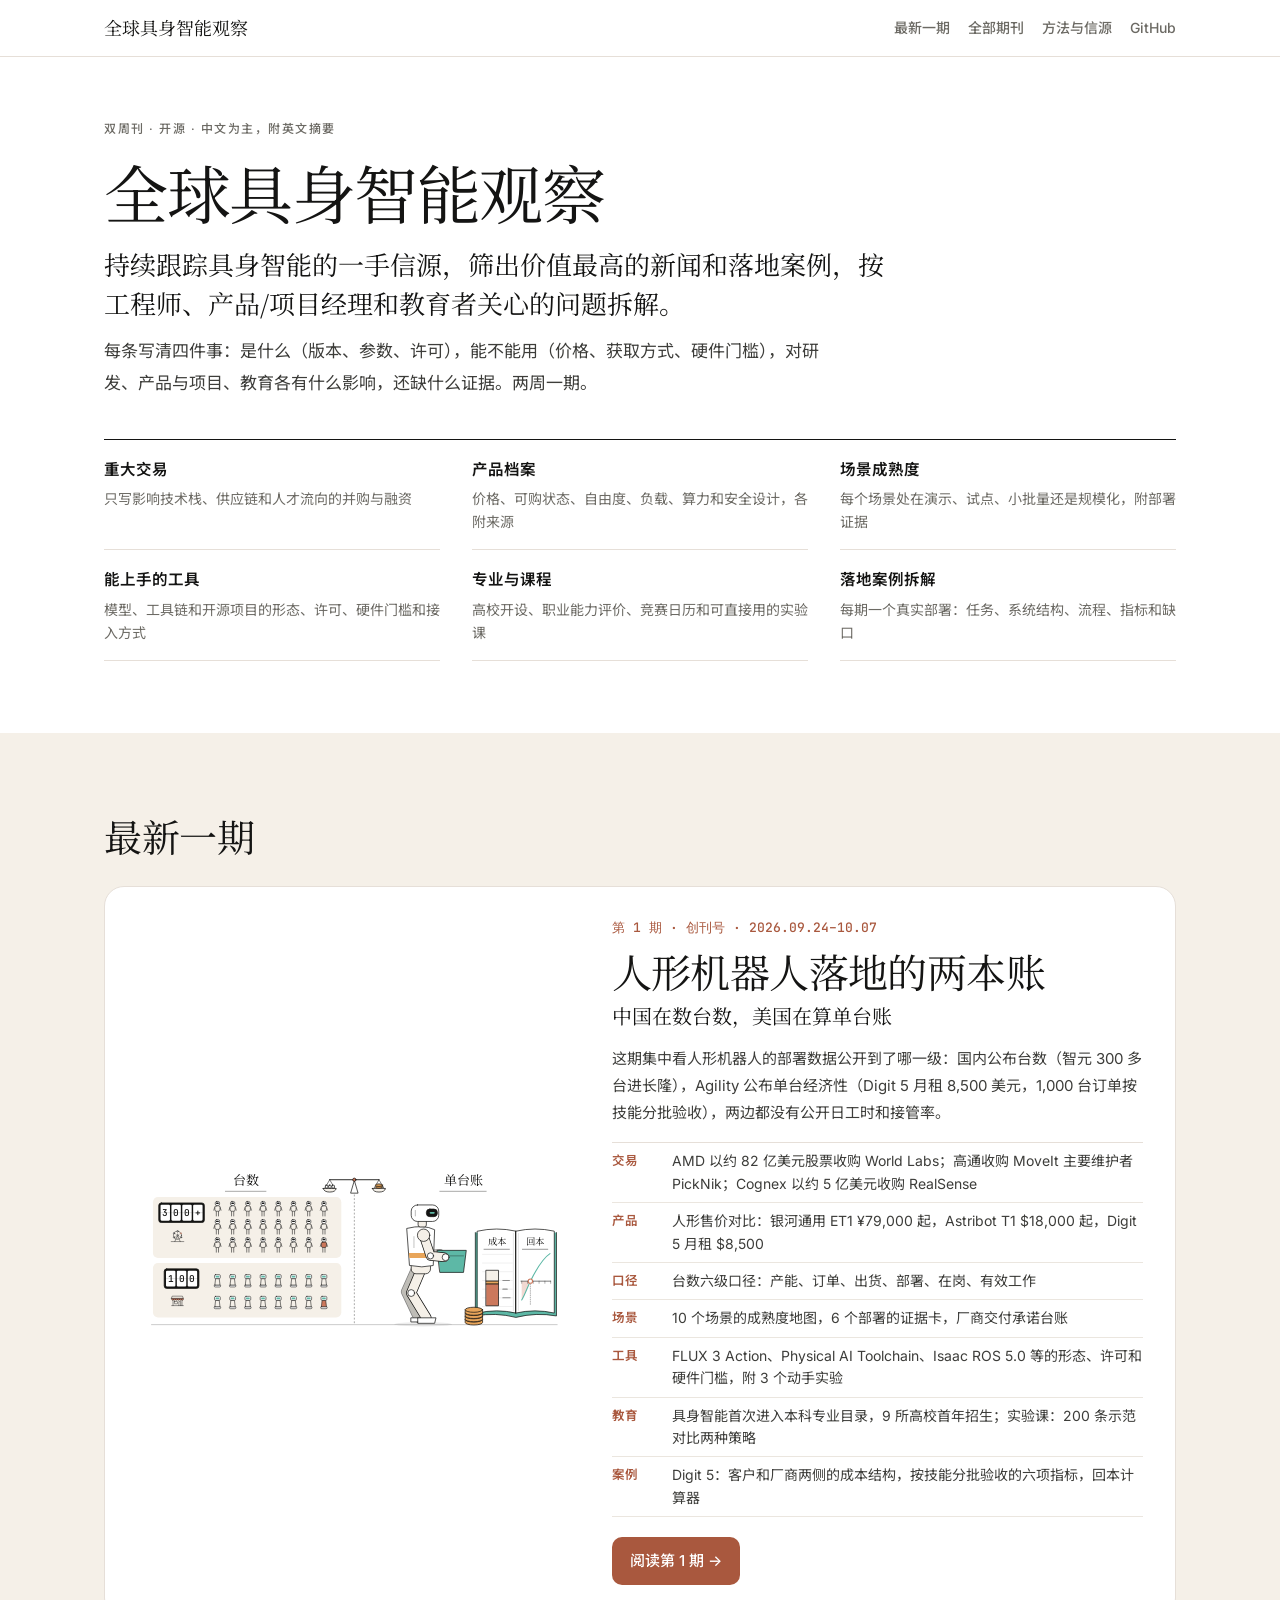
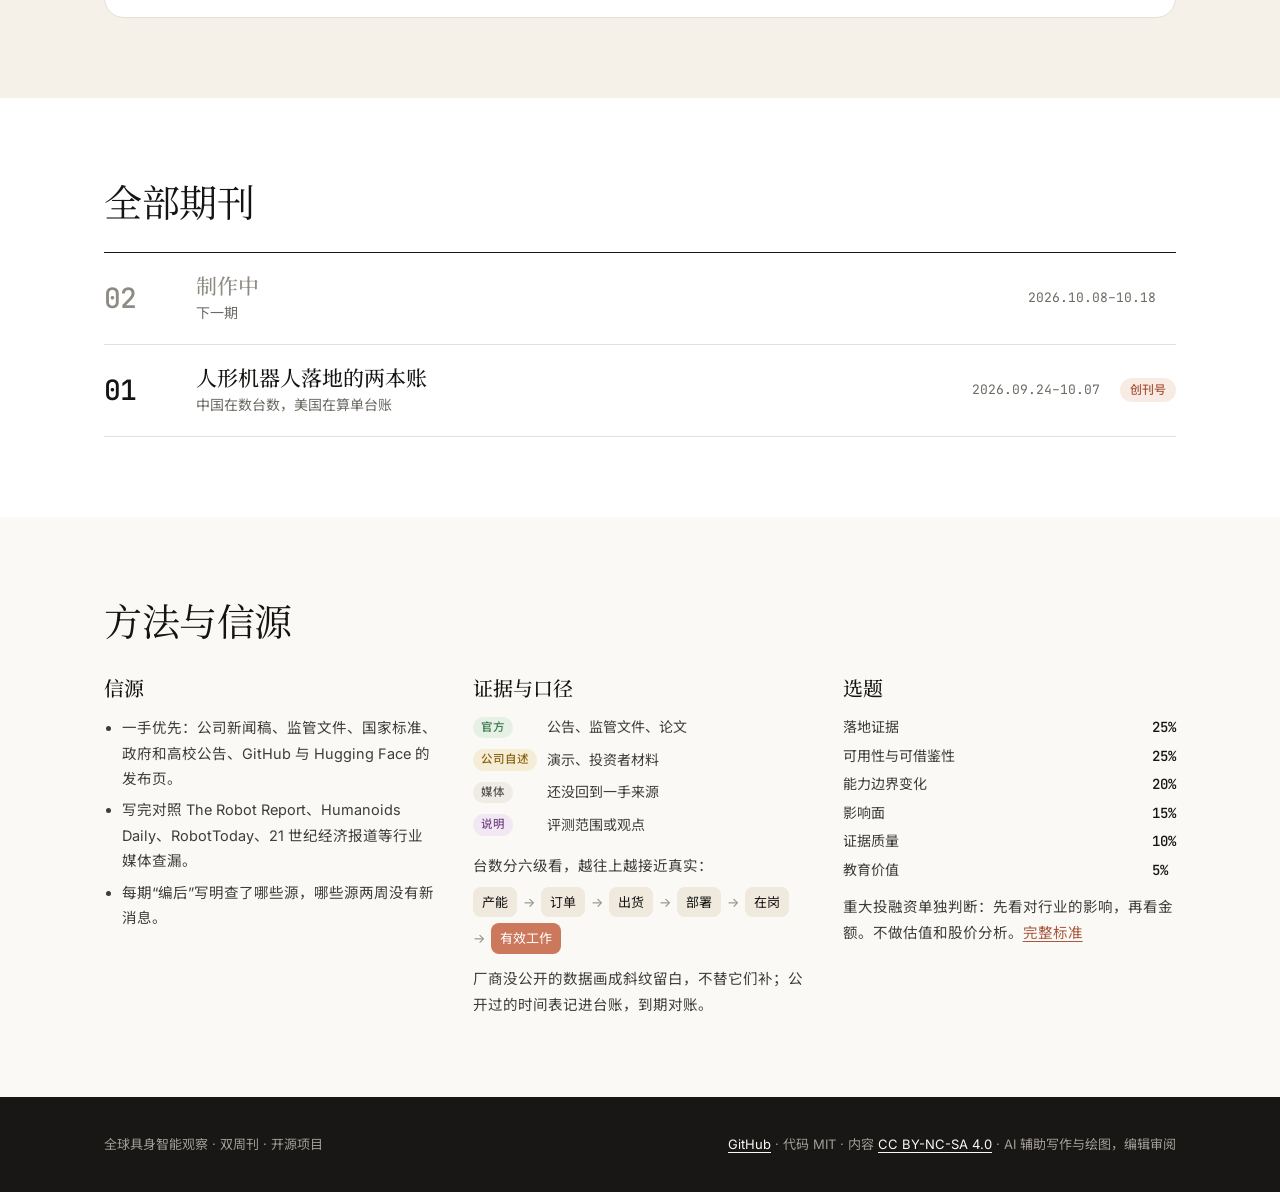
==== site/index.html @ aa747938 "List issues on the home page and README from site/issues.toml - Issues live under site/issues/<slug>" ====
<!doctype html>
<html lang="zh-CN">
<head>
<meta charset="utf-8">
<meta name="viewport" content="width=device-width,initial-scale=1,viewport-fit=cover">
<title>全球具身智能观察 · 具身智能落地双周刊</title>
<meta name="description" content="持续跟踪具身智能的一手信源，筛出价值最高的新闻和落地案例，按工程师、产品/项目经理和教育者关心的问题拆解。两周一期，每条标明证据等级。">
<meta property="og:type" content="website">
<meta property="og:site_name" content="全球具身智能观察">
<meta property="og:title" content="全球具身智能观察 · 具身智能落地双周刊">
<meta property="og:description" content="持续跟踪一手信源，筛出价值最高的新闻和落地案例，按工程师、产品/项目经理和教育者关心的问题拆解。">
<meta property="og:url" content="https://buildwithamy.github.io/embodied-intelligence-observatory/">
<meta property="og:image" content="https://buildwithamy.github.io/embodied-intelligence-observatory/issues/01/og.png">
<meta name="twitter:card" content="summary_large_image">
<link rel="canonical" href="https://buildwithamy.github.io/embodied-intelligence-observatory/">
<link rel="icon" href="data:image/svg+xml,%3Csvg xmlns='http://www.w3.org/2000/svg' viewBox='0 0 32 32'%3E%3Crect width='32' height='32' rx='8' fill='%23cc785c'/%3E%3Ccircle cx='16' cy='16' r='7' fill='none' stroke='%23faf9f5' stroke-width='3'/%3E%3Ccircle cx='16' cy='16' r='2' fill='%23faf9f5'/%3E%3C/svg%3E">
<meta name="theme-color" content="#ffffff" media="(prefers-color-scheme: light)">
<meta name="theme-color" content="#181715" media="(prefers-color-scheme: dark)">
<link rel="preconnect" href="https://fonts.googleapis.com">
<link rel="preconnect" href="https://fonts.gstatic.com" crossorigin>
<link rel="stylesheet" href="https://fonts.googleapis.com/css2?family=Inter:wght@400;500;600&family=JetBrains+Mono:wght@400;500&family=Noto+Sans+SC:wght@400;500;700&family=Noto+Serif+SC:wght@400;500;600&display=swap" media="print" onload="this.media='all'">
<noscript><link rel="stylesheet" href="https://fonts.googleapis.com/css2?family=Inter:wght@400;500;600&family=JetBrains+Mono:wght@400;500&family=Noto+Sans+SC:wght@400;500;700&family=Noto+Serif+SC:wght@400;500;600&display=swap"></noscript>
<style>
/* Home page: same parchment tokens as the issue pages. */
:root{
  --canvas:#ffffff; --paper:#ffffff; --soft:#faf9f5; --cream:#f5f0e8; --strong:#efe9de;
  --band:#181715; --band-fg:#faf9f5; --band-mute:#a09d96;
  --hair:#e6dfd8; --hair-soft:#ebe6df;
  --ink:#141413; --body:#3d3d3a; --muted:#6c6a64; --faint:#8e8b82;
  --coral:#cc785c; --coral-ink:#a9583e; --coral-wash:#f8ebe4; --teal:#5db8a6; --amber:#e8a55a;
  --cta-bg:#a9583e; --cta-fg:#ffffff;
  --ok:#3d7a4f; --ok-bg:#e6f1e6; --self:#8a6414; --self-bg:#f6edd6; --news:#5a5852; --news-bg:#efebe5; --ed:#7a4b8c; --ed-bg:#f1e8f3;
  --f-disp:"Noto Serif SC","Source Han Serif SC","Noto Serif CJK SC","Songti SC",STSong,"Source Serif 4",Georgia,serif;
  --f-body:Inter,"Noto Sans SC","Source Han Sans SC","Noto Sans CJK SC","PingFang SC","Microsoft YaHei",system-ui,sans-serif;
  --f-mono:"JetBrains Mono",ui-monospace,Menlo,monospace;
  color-scheme:light;
}
@media (prefers-color-scheme:dark){:root{
  --canvas:#181715; --paper:#1f1e1b; --soft:#1f1e1b; --cream:#2d2a26; --strong:#34312c;
  --band:#0f0e0d; --band-fg:#faf9f5; --band-mute:#a09d96;
  --hair:#34312c; --hair-soft:#2b2925;
  --ink:#faf9f5; --body:#d6d1c7; --muted:#a09d96; --faint:#86837b;
  --coral:#d98a6e; --coral-ink:#e8a58a; --coral-wash:#36261f;
  --cta-bg:#d98a6e; --cta-fg:#181715;
  --ok:#9fd0a8; --ok-bg:#1f2c22; --self:#e6c27a; --self-bg:#2f2817; --news:#c9c4ba; --news-bg:#2b2925; --ed:#d6b3e2; --ed-bg:#2e2433;
  color-scheme:dark;}}
*{box-sizing:border-box}
html{scroll-behavior:smooth}
@media (prefers-reduced-motion:reduce){html{scroll-behavior:auto}}
body{margin:0;background:var(--canvas);color:var(--body);font-family:var(--f-body);font-size:16px;line-height:1.75}
a{color:var(--coral-ink);text-underline-offset:3px;text-decoration-thickness:1px}
a:focus-visible{outline:2px solid var(--coral);outline-offset:2px;border-radius:4px}
h1,h2,h3{color:var(--ink);margin:0;text-wrap:balance}
p,ul{margin:0}
.frame{max-width:1120px;margin:0 auto;padding-inline:24px}
@media (max-width:600px){.frame{padding-inline:16px}}
.band{padding-block:80px}
@media (max-width:700px){.band{padding-block:52px}}
.b-cream{background:var(--cream)} .b-soft{background:var(--soft)}

.nav{position:sticky;top:0;z-index:20;background:color-mix(in srgb,var(--canvas) 92%,transparent);backdrop-filter:blur(8px);border-bottom:1px solid var(--hair)}
.nav .frame{display:flex;align-items:center;gap:8px 22px;min-height:56px;flex-wrap:wrap}
.mark{font-family:var(--f-disp);font-size:18px;color:var(--ink);text-decoration:none;white-space:nowrap}
.links{display:flex;gap:4px 18px;flex-wrap:wrap;font-size:14px;font-weight:500;margin-left:auto}
.links a{color:var(--muted);text-decoration:none}
.links a:hover{color:var(--ink)}
@media (max-width:640px){.links{display:none}}

.hero{padding-block:64px 72px}
.eyebrow{font:500 12px/1.4 var(--f-body);letter-spacing:1.5px;color:var(--muted)}
.hero h1{font-family:var(--f-disp);font-weight:400;font-size:clamp(38px,5.4vw,64px);line-height:1.1;letter-spacing:-1.5px;margin-top:18px}
.dek{font-family:var(--f-disp);font-size:clamp(20px,2.4vw,26px);line-height:1.5;color:var(--ink);margin-top:18px;max-width:780px}
.lede{font-size:17px;line-height:1.85;margin-top:14px;max-width:740px}
.what{display:grid;grid-template-columns:repeat(3,minmax(0,1fr));gap:0 32px;margin-top:40px;border-top:1px solid var(--ink)}
.what div{padding:16px 0;border-bottom:1px solid var(--hair)}
.what b{display:block;color:var(--ink);font-weight:600;font-size:15.5px}
.what span{display:block;font-size:14px;color:var(--muted);line-height:1.65;margin-top:4px}
@media (max-width:860px){.what{grid-template-columns:repeat(2,minmax(0,1fr))}}
@media (max-width:560px){.what{grid-template-columns:minmax(0,1fr)}}

.sh{display:grid;gap:8px;margin-bottom:28px;max-width:780px}
.sh .no{font-family:var(--f-mono);font-size:13px;color:var(--coral-ink)}
.sh h2{font-family:var(--f-disp);font-weight:400;font-size:clamp(26px,3.4vw,38px);line-height:1.2;letter-spacing:-.5px}

.latest{display:grid;grid-template-columns:minmax(0,9fr) minmax(0,11fr);gap:40px;align-items:center;background:var(--paper);border:1px solid var(--hair);border-radius:20px;padding:32px;text-decoration:none;color:inherit}
.latest:hover{border-color:var(--coral)}
.latest .art{color:var(--ink)} .latest .art svg{display:block;width:100%;height:auto}
.latest .meta{font:500 13px/1.4 var(--f-mono);color:var(--coral-ink)}
.latest h3{font-family:var(--f-disp);font-weight:400;font-size:clamp(28px,3.2vw,40px);line-height:1.2;letter-spacing:-.6px;margin-top:10px}
.latest .subt{font-family:var(--f-disp);font-size:20px;line-height:1.5;color:var(--ink);margin-top:6px}
.latest .lede{font-size:15px;line-height:1.8;margin-top:14px}
.hl{list-style:none;padding:0;margin-top:16px;border-top:1px solid var(--hair)}
.hl li{display:grid;grid-template-columns:3.6em minmax(0,1fr);gap:10px;padding:7px 0;border-bottom:1px solid var(--hair-soft);font-size:14px;line-height:1.6}
.hl i{font-style:normal;font-weight:600;color:var(--coral-ink);font-size:12.5px;padding-top:1px}
.cta{display:inline-block;margin-top:20px;background:var(--cta-bg);color:var(--cta-fg);border-radius:10px;padding:11px 18px;font-weight:500;font-size:15px}
@media (max-width:900px){.latest{grid-template-columns:minmax(0,1fr);gap:20px;padding:22px}}

.list{border-top:1px solid var(--ink)}
.row{display:grid;grid-template-columns:72px minmax(0,1fr) auto auto;gap:6px 20px;align-items:center;padding:18px 0;border-bottom:1px solid var(--hair);text-decoration:none;color:inherit}
a.row:hover b{color:var(--coral-ink)}
.row .num{font:500 28px/1 var(--f-mono);color:var(--ink);letter-spacing:-1px}
.row b{display:block;font-family:var(--f-disp);font-weight:500;font-size:21px;color:var(--ink);line-height:1.35}
.row small{display:block;font-size:14px;color:var(--muted);margin-top:2px}
.row .win{font:13px/1.4 var(--f-mono);color:var(--muted);white-space:nowrap}
.row .tag{font:500 12px/1 var(--f-body);color:var(--coral-ink);background:var(--coral-wash);padding:6px 10px;border-radius:999px;white-space:nowrap}
.row.next .num,.row.next b{color:var(--faint)}
@media (max-width:640px){.row{grid-template-columns:48px minmax(0,1fr)}.row .num{font-size:22px}.row .win,.row .tag{grid-column:2;justify-self:start}}

.method{display:grid;grid-template-columns:repeat(3,minmax(0,1fr));gap:36px}
@media (max-width:900px){.method{grid-template-columns:minmax(0,1fr);gap:28px}}
.method h3{font-family:var(--f-disp);font-weight:500;font-size:20px;margin-bottom:10px}
.method p,.method li{font-size:14.5px;line-height:1.75}
.method ul{padding-left:18px}
.method li+li{margin-top:6px}
.ev{display:inline-flex;justify-self:start;font:500 11.5px/1 var(--f-body);padding:5px 8px;border-radius:999px;white-space:nowrap}
.ev.o{color:var(--ok);background:var(--ok-bg)} .ev.s{color:var(--self);background:var(--self-bg)} .ev.n{color:var(--news);background:var(--news-bg)} .ev.e{color:var(--ed);background:var(--ed-bg)}
.legend{display:grid;grid-template-columns:auto minmax(0,1fr);gap:8px 10px;align-items:center;font-size:14px;margin-bottom:16px}
.ladder{display:flex;flex-wrap:wrap;gap:6px;margin:8px 0 12px;font-size:13px}
.ladder span{padding:4px 9px;border-radius:8px;background:var(--strong);color:var(--ink)}
.ladder span:last-of-type{background:var(--coral);color:#fff}
.ladder i{font-style:normal;color:var(--faint);align-self:center}
.weights{display:grid;grid-template-columns:minmax(0,1fr) auto;gap:4px 12px;font-size:14px;margin-bottom:12px}
.weights b{font-family:var(--f-mono);font-weight:500;color:var(--ink)}

.foot{padding-block:36px;font-size:13px;color:var(--band-mute);background:var(--band)}
.foot .frame{display:flex;flex-wrap:wrap;gap:8px 28px;justify-content:space-between}
.foot a{color:var(--band-fg)}
</style>
</head>
<body>

<nav class="nav" aria-label="网站导航">
  <div class="frame">
    <a class="mark" href="./">全球具身智能观察</a>
    <div class="links"><a href="#latest">最新一期</a><a href="#issues">全部期刊</a><a href="#method">方法与信源</a><a href="https://github.com/buildwithamy/embodied-intelligence-observatory">GitHub</a></div>
  </div>
</nav>

<header class="hero frame">
  <div class="eyebrow">双周刊 · 开源 · 中文为主，附英文摘要</div>
  <h1>全球具身智能观察</h1>
  <p class="dek">持续跟踪具身智能的一手信源，筛出价值最高的新闻和落地案例，按工程师、产品/项目经理和教育者关心的问题拆解。</p>
  <p class="lede">每条写清四件事：是什么（版本、参数、许可），能不能用（价格、获取方式、硬件门槛），对研发、产品与项目、教育各有什么影响，还缺什么证据。两周一期。</p>
  <div class="what">
    <div><b>重大交易</b><span>只写影响技术栈、供应链和人才流向的并购与融资</span></div>
    <div><b>产品档案</b><span>价格、可购状态、自由度、负载、算力和安全设计，各附来源</span></div>
    <div><b>场景成熟度</b><span>每个场景处在演示、试点、小批量还是规模化，附部署证据</span></div>
    <div><b>能上手的工具</b><span>模型、工具链和开源项目的形态、许可、硬件门槛和接入方式</span></div>
    <div><b>专业与课程</b><span>高校开设、职业能力评价、竞赛日历和可直接用的实验课</span></div>
    <div><b>落地案例拆解</b><span>每期一个真实部署：任务、系统结构、流程、指标和缺口</span></div>
  </div>
</header>

<section class="band b-cream" id="latest">
  <div class="frame">
<div class="sh"><h2>最新一期</h2></div><a class="latest" href="issues/01/"><div class="art" aria-hidden="true"><svg xmlns="http://www.w3.org/2000/svg" viewBox="0 0 1200 520" role="img" aria-label="人形机器人落地的两本账：左边按台数部署，右边算单台账（成本与回本）"><title>人形机器人落地的两本账：左边按台数部署，右边算单台账（成本与回本）</title><g fill="none" stroke="currentColor" stroke-width="2" stroke-linecap="round" stroke-linejoin="round"><path d="M40 460 H1160" stroke-opacity=".3"/><text x="300" y="74" stroke="none" font-family="'Noto Serif SC','Source Han Serif SC','Songti SC',serif" font-size="36" text-anchor="middle" style="fill:currentColor" >台数</text><path d="M244 92 H356" stroke-opacity=".5"/><text x="900" y="74" stroke="none" font-family="'Noto Serif SC','Source Han Serif SC','Songti SC',serif" font-size="36" text-anchor="middle" style="fill:currentColor" >单台账</text><path d="M836 92 H964" stroke-opacity=".5"/><rect x="44" y="108" width="520" height="168" rx="14" stroke="none" style="fill:var(--cream,#f5f0e8)"/><rect x="60" y="124" width="126" height="54" rx="7" style="fill:currentColor"/><rect x="65" y="129" width="26" height="44" rx="3" stroke="none" style="fill:var(--paper,#ffffff)"/><text x="78" y="161" stroke="none" font-family="'JetBrains Mono',ui-monospace,Menlo,monospace" font-size="26" text-anchor="middle" style="fill:currentColor" font-weight="500">3</text><path d="M65 151 H91" stroke-width="1" stroke-opacity=".35"/><rect x="95" y="129" width="26" height="44" rx="3" stroke="none" style="fill:var(--paper,#ffffff)"/><text x="108" y="161" stroke="none" font-family="'JetBrains Mono',ui-monospace,Menlo,monospace" font-size="26" text-anchor="middle" style="fill:currentColor" font-weight="500">0</text><path d="M95 151 H121" stroke-width="1" stroke-opacity=".35"/><rect x="125" y="129" width="26" height="44" rx="3" stroke="none" style="fill:var(--paper,#ffffff)"/><text x="138" y="161" stroke="none" font-family="'JetBrains Mono',ui-monospace,Menlo,monospace" font-size="26" text-anchor="middle" style="fill:currentColor" font-weight="500">0</text><path d="M125 151 H151" stroke-width="1" stroke-opacity=".35"/><rect x="155" y="129" width="26" height="44" rx="3" stroke="none" style="fill:var(--paper,#ffffff)"/><text x="168" y="161" stroke="none" font-family="'JetBrains Mono',ui-monospace,Menlo,monospace" font-size="26" text-anchor="middle" style="fill:currentColor" font-weight="500">+</text><path d="M155 151 H181" stroke-width="1" stroke-opacity=".35"/><g transform="translate(92 196) scale(0.62)"><g fill="none" stroke="currentColor" stroke-width="2" stroke-linecap="round" stroke-linejoin="round"><path d="M4 56 H60 M32 28 L20 56 M32 28 L44 56"/><circle cx="32" cy="28" r="18"/><path d="M32 10 V46 M16.4 19 L47.6 37 M16.4 37 L47.6 19" stroke-opacity=".45" stroke-width="1.5"/><circle cx="32" cy="28" r="3" style="fill:var(--paper,#ffffff)"/><circle cx="32.0" cy="10.0" r="3.2" style="fill:var(--paper,#ffffff)"/><circle cx="47.6" cy="19.0" r="3.2" stroke="none" style="fill:var(--coral,#cc785c)"/><circle cx="47.6" cy="37.0" r="3.2" style="fill:var(--paper,#ffffff)"/><circle cx="16.4" cy="37.0" r="3.2" style="fill:var(--paper,#ffffff)"/><circle cx="16.4" cy="19.0" r="3.2" style="fill:var(--paper,#ffffff)"/></g></g><g stroke-width="1.5"><path d="M219 146 V160 M225 146 V160 M215 135 L212 144 M229 135 L232 144"/><rect x="215" y="132" width="14" height="15" rx="4" style="fill:var(--cream,#f5f0e8)"/><rect x="216" y="120" width="12" height="11" rx="4" style="fill:var(--paper,#ffffff)"/><rect x="218" y="123" width="8" height="4" rx="2" stroke="none" style="fill:currentColor"/><path d="M261 146 V160 M267 146 V160 M257 135 L254 144 M271 135 L274 144"/><rect x="257" y="132" width="14" height="15" rx="4" style="fill:var(--cream,#f5f0e8)"/><rect x="258" y="120" width="12" height="11" rx="4" style="fill:var(--paper,#ffffff)"/><rect x="260" y="123" width="8" height="4" rx="2" stroke="none" style="fill:currentColor"/><path d="M303 146 V160 M309 146 V160 M299 135 L296 144 M313 135 L316 144"/><rect x="299" y="132" width="14" height="15" rx="4" style="fill:var(--cream,#f5f0e8)"/><rect x="300" y="120" width="12" height="11" rx="4" style="fill:var(--paper,#ffffff)"/><rect x="302" y="123" width="8" height="4" rx="2" stroke="none" style="fill:currentColor"/><path d="M345 146 V160 M351 146 V160 M341 135 L338 144 M355 135 L358 144"/><rect x="341" y="132" width="14" height="15" rx="4" style="fill:var(--cream,#f5f0e8)"/><rect x="342" y="120" width="12" height="11" rx="4" style="fill:var(--paper,#ffffff)"/><rect x="344" y="123" width="8" height="4" rx="2" stroke="none" style="fill:currentColor"/><path d="M387 146 V160 M393 146 V160 M383 135 L380 144 M397 135 L400 144"/><rect x="383" y="132" width="14" height="15" rx="4" style="fill:var(--cream,#f5f0e8)"/><rect x="384" y="120" width="12" height="11" rx="4" style="fill:var(--paper,#ffffff)"/><rect x="386" y="123" width="8" height="4" rx="2" stroke="none" style="fill:currentColor"/><path d="M429 146 V160 M435 146 V160 M425 135 L422 144 M439 135 L442 144"/><rect x="425" y="132" width="14" height="15" rx="4" style="fill:var(--cream,#f5f0e8)"/><rect x="426" y="120" width="12" height="11" rx="4" style="fill:var(--paper,#ffffff)"/><rect x="428" y="123" width="8" height="4" rx="2" stroke="none" style="fill:currentColor"/><path d="M471 146 V160 M477 146 V160 M467 135 L464 144 M481 135 L484 144"/><rect x="467" y="132" width="14" height="15" rx="4" style="fill:var(--cream,#f5f0e8)"/><rect x="468" y="120" width="12" height="11" rx="4" style="fill:var(--paper,#ffffff)"/><rect x="470" y="123" width="8" height="4" rx="2" stroke="none" style="fill:currentColor"/><path d="M513 146 V160 M519 146 V160 M509 135 L506 144 M523 135 L526 144"/><rect x="509" y="132" width="14" height="15" rx="4" style="fill:var(--cream,#f5f0e8)"/><rect x="510" y="120" width="12" height="11" rx="4" style="fill:var(--paper,#ffffff)"/><rect x="512" y="123" width="8" height="4" rx="2" stroke="none" style="fill:currentColor"/><path d="M219 196 V210 M225 196 V210 M215 185 L212 194 M229 185 L232 194"/><rect x="215" y="182" width="14" height="15" rx="4" style="fill:var(--cream,#f5f0e8)"/><rect x="216" y="170" width="12" height="11" rx="4" style="fill:var(--paper,#ffffff)"/><rect x="218" y="173" width="8" height="4" rx="2" stroke="none" style="fill:currentColor"/><path d="M261 196 V210 M267 196 V210 M257 185 L254 194 M271 185 L274 194"/><rect x="257" y="182" width="14" height="15" rx="4" style="fill:var(--cream,#f5f0e8)"/><rect x="258" y="170" width="12" height="11" rx="4" style="fill:var(--paper,#ffffff)"/><rect x="260" y="173" width="8" height="4" rx="2" stroke="none" style="fill:currentColor"/><path d="M303 196 V210 M309 196 V210 M299 185 L296 194 M313 185 L316 194"/><rect x="299" y="182" width="14" height="15" rx="4" style="fill:var(--cream,#f5f0e8)"/><rect x="300" y="170" width="12" height="11" rx="4" style="fill:var(--paper,#ffffff)"/><rect x="302" y="173" width="8" height="4" rx="2" stroke="none" style="fill:currentColor"/><path d="M345 196 V210 M351 196 V210 M341 185 L338 194 M355 185 L358 194"/><rect x="341" y="182" width="14" height="15" rx="4" style="fill:var(--cream,#f5f0e8)"/><rect x="342" y="170" width="12" height="11" rx="4" style="fill:var(--paper,#ffffff)"/><rect x="344" y="173" width="8" height="4" rx="2" stroke="none" style="fill:currentColor"/><path d="M387 196 V210 M393 196 V210 M383 185 L380 194 M397 185 L400 194"/><rect x="383" y="182" width="14" height="15" rx="4" style="fill:var(--cream,#f5f0e8)"/><rect x="384" y="170" width="12" height="11" rx="4" style="fill:var(--paper,#ffffff)"/><rect x="386" y="173" width="8" height="4" rx="2" stroke="none" style="fill:currentColor"/><path d="M429 196 V210 M435 196 V210 M425 185 L422 194 M439 185 L442 194"/><rect x="425" y="182" width="14" height="15" rx="4" style="fill:var(--cream,#f5f0e8)"/><rect x="426" y="170" width="12" height="11" rx="4" style="fill:var(--paper,#ffffff)"/><rect x="428" y="173" width="8" height="4" rx="2" stroke="none" style="fill:currentColor"/><path d="M471 196 V210 M477 196 V210 M467 185 L464 194 M481 185 L484 194"/><rect x="467" y="182" width="14" height="15" rx="4" style="fill:var(--cream,#f5f0e8)"/><rect x="468" y="170" width="12" height="11" rx="4" style="fill:var(--paper,#ffffff)"/><rect x="470" y="173" width="8" height="4" rx="2" stroke="none" style="fill:currentColor"/><path d="M513 196 V210 M519 196 V210 M509 185 L506 194 M523 185 L526 194"/><rect x="509" y="182" width="14" height="15" rx="4" style="fill:var(--cream,#f5f0e8)"/><rect x="510" y="170" width="12" height="11" rx="4" style="fill:var(--paper,#ffffff)"/><rect x="512" y="173" width="8" height="4" rx="2" stroke="none" style="fill:currentColor"/><path d="M219 246 V260 M225 246 V260 M215 235 L212 244 M229 235 L232 244"/><rect x="215" y="232" width="14" height="15" rx="4" style="fill:var(--cream,#f5f0e8)"/><rect x="216" y="220" width="12" height="11" rx="4" style="fill:var(--paper,#ffffff)"/><rect x="218" y="223" width="8" height="4" rx="2" stroke="none" style="fill:currentColor"/><path d="M261 246 V260 M267 246 V260 M257 235 L254 244 M271 235 L274 244"/><rect x="257" y="232" width="14" height="15" rx="4" style="fill:var(--cream,#f5f0e8)"/><rect x="258" y="220" width="12" height="11" rx="4" style="fill:var(--paper,#ffffff)"/><rect x="260" y="223" width="8" height="4" rx="2" stroke="none" style="fill:currentColor"/><path d="M303 246 V260 M309 246 V260 M299 235 L296 244 M313 235 L316 244"/><rect x="299" y="232" width="14" height="15" rx="4" style="fill:var(--cream,#f5f0e8)"/><rect x="300" y="220" width="12" height="11" rx="4" style="fill:var(--paper,#ffffff)"/><rect x="302" y="223" width="8" height="4" rx="2" stroke="none" style="fill:currentColor"/><path d="M345 246 V260 M351 246 V260 M341 235 L338 244 M355 235 L358 244"/><rect x="341" y="232" width="14" height="15" rx="4" style="fill:var(--cream,#f5f0e8)"/><rect x="342" y="220" width="12" height="11" rx="4" style="fill:var(--paper,#ffffff)"/><rect x="344" y="223" width="8" height="4" rx="2" stroke="none" style="fill:currentColor"/><path d="M387 246 V260 M393 246 V260 M383 235 L380 244 M397 235 L400 244"/><rect x="383" y="232" width="14" height="15" rx="4" style="fill:var(--cream,#f5f0e8)"/><rect x="384" y="220" width="12" height="11" rx="4" style="fill:var(--paper,#ffffff)"/><rect x="386" y="223" width="8" height="4" rx="2" stroke="none" style="fill:currentColor"/><path d="M429 246 V260 M435 246 V260 M425 235 L422 244 M439 235 L442 244"/><rect x="425" y="232" width="14" height="15" rx="4" style="fill:var(--cream,#f5f0e8)"/><rect x="426" y="220" width="12" height="11" rx="4" style="fill:var(--paper,#ffffff)"/><rect x="428" y="223" width="8" height="4" rx="2" stroke="none" style="fill:currentColor"/><path d="M471 246 V260 M477 246 V260 M467 235 L464 244 M481 235 L484 244"/><rect x="467" y="232" width="14" height="15" rx="4" style="fill:var(--cream,#f5f0e8)"/><rect x="468" y="220" width="12" height="11" rx="4" style="fill:var(--paper,#ffffff)"/><rect x="470" y="223" width="8" height="4" rx="2" stroke="none" style="fill:currentColor"/><path d="M513 246 V260 M519 246 V260 M509 235 L506 244 M523 235 L526 244"/><rect x="509" y="232" width="14" height="15" rx="4" style="fill:var(--coral,#cc785c)"/><rect x="510" y="220" width="12" height="11" rx="4" style="fill:var(--paper,#ffffff)"/><rect x="512" y="223" width="8" height="4" rx="2" stroke="none" style="fill:currentColor"/></g><rect x="44" y="290" width="520" height="150" rx="14" stroke="none" style="fill:var(--cream,#f5f0e8)"/><rect x="75" y="306" width="96" height="54" rx="7" style="fill:currentColor"/><rect x="80" y="311" width="26" height="44" rx="3" stroke="none" style="fill:var(--paper,#ffffff)"/><text x="93" y="343" stroke="none" font-family="'JetBrains Mono',ui-monospace,Menlo,monospace" font-size="26" text-anchor="middle" style="fill:currentColor" font-weight="500">1</text><path d="M80 333 H106" stroke-width="1" stroke-opacity=".35"/><rect x="110" y="311" width="26" height="44" rx="3" stroke="none" style="fill:var(--paper,#ffffff)"/><text x="123" y="343" stroke="none" font-family="'JetBrains Mono',ui-monospace,Menlo,monospace" font-size="26" text-anchor="middle" style="fill:currentColor" font-weight="500">0</text><path d="M110 333 H136" stroke-width="1" stroke-opacity=".35"/><rect x="140" y="311" width="26" height="44" rx="3" stroke="none" style="fill:var(--paper,#ffffff)"/><text x="153" y="343" stroke="none" font-family="'JetBrains Mono',ui-monospace,Menlo,monospace" font-size="26" text-anchor="middle" style="fill:currentColor" font-weight="500">0</text><path d="M140 333 H166" stroke-width="1" stroke-opacity=".35"/><g transform="translate(92 374) scale(0.62)"><g fill="none" stroke="currentColor" stroke-width="2" stroke-linecap="round" stroke-linejoin="round"><path d="M6 54 H58 M12 30 V54 M52 30 V54"/><path d="M10 12 H54 L58 22 H6 Z"/><path d="M6 22 H58 V26 A4.33 4.33 0 0 1 49.33 26 A4.33 4.33 0 0 1 40.67 26 A4.33 4.33 0 0 1 32 26 A4.33 4.33 0 0 1 23.33 26 A4.33 4.33 0 0 1 14.67 26 A4.33 4.33 0 0 1 6 26 Z" style="fill:var(--coral,#cc785c)"/><rect x="18" y="36" width="14" height="10" rx="1"/><path d="M38 54 V36 H46 V54"/></g></g><g stroke-width="1.5"><rect x="213" y="350" width="18" height="6" rx="3" style="fill:var(--paper,#ffffff)"/><path d="M215 350 L217 333 H227 L229 350 Z" style="fill:var(--cream,#f5f0e8)"/><rect x="214" y="322" width="16" height="11" rx="3" style="fill:var(--paper,#ffffff)"/><rect x="217" y="325" width="10" height="5" rx="1" stroke="none" style="fill:var(--teal,#5db8a6)"/><rect x="255" y="350" width="18" height="6" rx="3" style="fill:var(--paper,#ffffff)"/><path d="M257 350 L259 333 H269 L271 350 Z" style="fill:var(--cream,#f5f0e8)"/><rect x="256" y="322" width="16" height="11" rx="3" style="fill:var(--paper,#ffffff)"/><rect x="259" y="325" width="10" height="5" rx="1" stroke="none" style="fill:var(--teal,#5db8a6)"/><rect x="297" y="350" width="18" height="6" rx="3" style="fill:var(--paper,#ffffff)"/><path d="M299 350 L301 333 H311 L313 350 Z" style="fill:var(--cream,#f5f0e8)"/><rect x="298" y="322" width="16" height="11" rx="3" style="fill:var(--paper,#ffffff)"/><rect x="301" y="325" width="10" height="5" rx="1" stroke="none" style="fill:var(--teal,#5db8a6)"/><rect x="339" y="350" width="18" height="6" rx="3" style="fill:var(--paper,#ffffff)"/><path d="M341 350 L343 333 H353 L355 350 Z" style="fill:var(--cream,#f5f0e8)"/><rect x="340" y="322" width="16" height="11" rx="3" style="fill:var(--paper,#ffffff)"/><rect x="343" y="325" width="10" height="5" rx="1" stroke="none" style="fill:var(--teal,#5db8a6)"/><rect x="381" y="350" width="18" height="6" rx="3" style="fill:var(--paper,#ffffff)"/><path d="M383 350 L385 333 H395 L397 350 Z" style="fill:var(--cream,#f5f0e8)"/><rect x="382" y="322" width="16" height="11" rx="3" style="fill:var(--paper,#ffffff)"/><rect x="385" y="325" width="10" height="5" rx="1" stroke="none" style="fill:var(--teal,#5db8a6)"/><rect x="423" y="350" width="18" height="6" rx="3" style="fill:var(--paper,#ffffff)"/><path d="M425 350 L427 333 H437 L439 350 Z" style="fill:var(--cream,#f5f0e8)"/><rect x="424" y="322" width="16" height="11" rx="3" style="fill:var(--paper,#ffffff)"/><rect x="427" y="325" width="10" height="5" rx="1" stroke="none" style="fill:var(--teal,#5db8a6)"/><rect x="465" y="350" width="18" height="6" rx="3" style="fill:var(--paper,#ffffff)"/><path d="M467 350 L469 333 H479 L481 350 Z" style="fill:var(--cream,#f5f0e8)"/><rect x="466" y="322" width="16" height="11" rx="3" style="fill:var(--paper,#ffffff)"/><rect x="469" y="325" width="10" height="5" rx="1" stroke="none" style="fill:var(--teal,#5db8a6)"/><rect x="507" y="350" width="18" height="6" rx="3" style="fill:var(--paper,#ffffff)"/><path d="M509 350 L511 333 H521 L523 350 Z" style="fill:var(--cream,#f5f0e8)"/><rect x="508" y="322" width="16" height="11" rx="3" style="fill:var(--paper,#ffffff)"/><rect x="511" y="325" width="10" height="5" rx="1" stroke="none" style="fill:var(--teal,#5db8a6)"/><rect x="213" y="410" width="18" height="6" rx="3" style="fill:var(--paper,#ffffff)"/><path d="M215 410 L217 393 H227 L229 410 Z" style="fill:var(--cream,#f5f0e8)"/><rect x="214" y="382" width="16" height="11" rx="3" style="fill:var(--paper,#ffffff)"/><rect x="217" y="385" width="10" height="5" rx="1" stroke="none" style="fill:var(--teal,#5db8a6)"/><rect x="255" y="410" width="18" height="6" rx="3" style="fill:var(--paper,#ffffff)"/><path d="M257 410 L259 393 H269 L271 410 Z" style="fill:var(--cream,#f5f0e8)"/><rect x="256" y="382" width="16" height="11" rx="3" style="fill:var(--paper,#ffffff)"/><rect x="259" y="385" width="10" height="5" rx="1" stroke="none" style="fill:var(--teal,#5db8a6)"/><rect x="297" y="410" width="18" height="6" rx="3" style="fill:var(--paper,#ffffff)"/><path d="M299 410 L301 393 H311 L313 410 Z" style="fill:var(--cream,#f5f0e8)"/><rect x="298" y="382" width="16" height="11" rx="3" style="fill:var(--paper,#ffffff)"/><rect x="301" y="385" width="10" height="5" rx="1" stroke="none" style="fill:var(--teal,#5db8a6)"/><rect x="339" y="410" width="18" height="6" rx="3" style="fill:var(--paper,#ffffff)"/><path d="M341 410 L343 393 H353 L355 410 Z" style="fill:var(--cream,#f5f0e8)"/><rect x="340" y="382" width="16" height="11" rx="3" style="fill:var(--paper,#ffffff)"/><rect x="343" y="385" width="10" height="5" rx="1" stroke="none" style="fill:var(--teal,#5db8a6)"/><rect x="381" y="410" width="18" height="6" rx="3" style="fill:var(--paper,#ffffff)"/><path d="M383 410 L385 393 H395 L397 410 Z" style="fill:var(--cream,#f5f0e8)"/><rect x="382" y="382" width="16" height="11" rx="3" style="fill:var(--paper,#ffffff)"/><rect x="385" y="385" width="10" height="5" rx="1" stroke="none" style="fill:var(--teal,#5db8a6)"/><rect x="423" y="410" width="18" height="6" rx="3" style="fill:var(--paper,#ffffff)"/><path d="M425 410 L427 393 H437 L439 410 Z" style="fill:var(--cream,#f5f0e8)"/><rect x="424" y="382" width="16" height="11" rx="3" style="fill:var(--paper,#ffffff)"/><rect x="427" y="385" width="10" height="5" rx="1" stroke="none" style="fill:var(--teal,#5db8a6)"/><rect x="465" y="410" width="18" height="6" rx="3" style="fill:var(--paper,#ffffff)"/><path d="M467 410 L469 393 H479 L481 410 Z" style="fill:var(--cream,#f5f0e8)"/><rect x="466" y="382" width="16" height="11" rx="3" style="fill:var(--paper,#ffffff)"/><rect x="469" y="385" width="10" height="5" rx="1" stroke="none" style="fill:var(--teal,#5db8a6)"/><rect x="507" y="410" width="18" height="6" rx="3" style="fill:var(--paper,#ffffff)"/><path d="M509 410 L511 393 H521 L523 410 Z" style="fill:var(--coral,#cc785c)"/><rect x="508" y="382" width="16" height="11" rx="3" style="fill:var(--paper,#ffffff)"/><rect x="511" y="385" width="10" height="5" rx="1" stroke="none" style="fill:var(--teal,#5db8a6)"/></g><path d="M600 102 V456" stroke-dasharray="3 7" stroke-opacity=".5"/><path d="M590 96 L600 62 L610 96 Z" style="fill:var(--paper,#ffffff)"/><path d="M532 60 H668" stroke-width="2.5"/><circle cx="600" cy="60" r="4.5" style="fill:var(--coral,#cc785c)"/><path d="M532 60 L518 84 M532 60 L546 84" stroke-width="1.5"/><path d="M514 84 H550 Q548 94 532 94 Q516 94 514 84 Z" style="fill:var(--cream,#f5f0e8)"/><path d="M668 60 L654 84 M668 60 L682 84" stroke-width="1.5"/><path d="M650 84 H686 Q684 94 668 94 Q652 94 650 84 Z" style="fill:var(--cream,#f5f0e8)"/><rect x="520" y="75" width="7" height="8" rx="2" style="fill:var(--paper,#ffffff)"/><rect x="529" y="75" width="7" height="8" rx="2" style="fill:var(--paper,#ffffff)"/><rect x="538" y="75" width="7" height="8" rx="2" style="fill:var(--paper,#ffffff)"/><ellipse cx="668" cy="80" rx="10" ry="3.5" style="fill:var(--amber,#e8a55a)"/><ellipse cx="668" cy="75" rx="10" ry="3.5" style="fill:var(--amber,#e8a55a)"/><ellipse cx="790" cy="459" rx="80" ry="6" stroke="none" style="fill:currentColor" fill-opacity=".08"/><g transform="translate(624 103) scale(1.9)" stroke-width="1.053"><g stroke-opacity=".55"><path d="M78 104 L62 140 L80 178" stroke-width="14"/><path d="M78 104 L62 140 L80 178" stroke-width="11.894736842105264" style="stroke:var(--cream,#f5f0e8)"/></g><path d="M70 178 H92 L90 184 H70 Z" style="fill:var(--paper,#ffffff)"/><path d="M86 104 L70 142 L92 178" stroke-width="15"/><path d="M86 104 L70 142 L92 178" stroke-width="12.894736842105264" style="stroke:var(--cream,#f5f0e8)"/><circle cx="70" cy="142" r="5" style="fill:var(--paper,#ffffff)"/><path d="M80 178 H106 L104 186 H80 Z" style="fill:var(--paper,#ffffff)"/><rect x="70" y="96" width="28" height="18" rx="7" style="fill:var(--cream,#f5f0e8)"/><g stroke-opacity=".55"><path d="M80 58 L90 86 L112 84" stroke-width="12"/><path d="M80 58 L90 86 L112 84" stroke-width="9.894736842105264" style="stroke:var(--cream,#f5f0e8)"/></g><path d="M64 48 Q88 42 104 50 L102 102 Q86 106 68 102 Z" style="fill:var(--paper,#ffffff)"/><path d="M66.6 84 H102.6 L102.4 91 H67.2 Z" stroke="none" style="fill:var(--amber,#e8a55a)"/><path d="M74 60 V76" stroke-opacity=".35"/><path d="M108 80 H150 L146 112 H112 Z" style="fill:var(--teal,#5db8a6)"/><path d="M112 88 H146" stroke-opacity=".5"/><path d="M88 58 L98 88 L118 90" stroke-width="14"/><path d="M88 58 L98 88 L118 90" stroke-width="11.894736842105264" style="stroke:var(--cream,#f5f0e8)"/><circle cx="88" cy="58" r="9" style="fill:var(--cream,#f5f0e8)"/><circle cx="98" cy="88" r="4.5" style="fill:var(--paper,#ffffff)"/><circle cx="120" cy="90" r="5" style="fill:var(--paper,#ffffff)"/><rect x="80" y="34" width="12" height="12" rx="3" style="fill:var(--cream,#f5f0e8)"/><rect x="70" y="14" width="40" height="24" rx="9" style="fill:var(--paper,#ffffff)"/><rect x="92" y="20" width="16" height="11" rx="5" style="fill:currentColor"/><path d="M98 25.5 H103" stroke-width="2.4" style="stroke:var(--teal,#5db8a6)"/><path d="M76 22 V30" stroke-opacity=".4"/></g><path d="M934 206 V436 Q990 426 1046 440 Q1102 426 1158 436 V206" style="fill:var(--teal,#5db8a6)"/><path d="M940 202 Q993 190 1046 202 V428 Q993 416 940 428 Z" style="fill:var(--paper,#ffffff)"/><path d="M1046 202 Q1099 190 1152 202 V428 Q1099 416 1046 428 Z" style="fill:var(--paper,#ffffff)"/><path d="M1039 208 V422 M1053 208 V422" stroke-opacity=".15"/><text x="993" y="240" stroke="none" font-family="'Noto Serif SC','Source Han Serif SC','Songti SC',serif" font-size="26" text-anchor="middle" style="fill:currentColor" >成本</text><path d="M958 252 H1028" stroke-opacity=".6"/><path d="M954 266 H1036" stroke-width="1" stroke-opacity=".18"/><path d="M954 290 H1036" stroke-width="1" stroke-opacity=".18"/><path d="M954 314 H1036" stroke-width="1" stroke-opacity=".18"/><path d="M954 338 H1036" stroke-width="1" stroke-opacity=".18"/><path d="M954 362 H1036" stroke-width="1" stroke-opacity=".18"/><path d="M954 386 H1036" stroke-width="1" stroke-opacity=".18"/><path d="M954 410 H1036" stroke-width="1" stroke-opacity=".18"/><rect x="964" y="310" width="34" height="30" style="fill:var(--cream,#f5f0e8)"/><rect x="964" y="340" width="34" height="8" style="fill:var(--amber,#e8a55a)"/><rect x="964" y="348" width="34" height="60" style="fill:var(--coral,#cc785c)"/><path d="M1010 338 H1028" stroke-width="3" stroke-opacity=".45"/><path d="M1010 362 H1022" stroke-width="3" stroke-opacity=".45"/><path d="M1010 386 H1030" stroke-width="3" stroke-opacity=".45"/><text x="1099" y="240" stroke="none" font-family="'Noto Serif SC','Source Han Serif SC','Songti SC',serif" font-size="26" text-anchor="middle" style="fill:currentColor" >回本</text><path d="M1064 252 H1134" stroke-opacity=".6"/><path d="M1062 340 V392 C1070 380 1078 356 1086 340 Z" stroke="none" style="fill:var(--coral,#cc785c)" fill-opacity=".28"/><path d="M1060 340 H1142" stroke-width="1.5"/><path d="M1062 340 V346" stroke-width="1.5" stroke-opacity=".6"/><path d="M1078 340 V346" stroke-width="1.5" stroke-opacity=".6"/><path d="M1094 340 V346" stroke-width="1.5" stroke-opacity=".6"/><path d="M1110 340 V346" stroke-width="1.5" stroke-opacity=".6"/><path d="M1126 340 V346" stroke-width="1.5" stroke-opacity=".6"/><path d="M1142 340 V346" stroke-width="1.5" stroke-opacity=".6"/><path d="M1086 348 V408" stroke-dasharray="2 4" stroke-opacity=".45"/><path d="M1062 392 C1070 380 1078 356 1086 340 S1116 280 1140 264" stroke-width="3" style="stroke:var(--teal,#5db8a6)"/><circle cx="1086" cy="340" r="6" stroke-width="3" style="fill:var(--paper,#ffffff);stroke:var(--coral,#cc785c)"/><path d="M1046 202 V428"/><path d="M906 446 V454 A24 7 0 0 0 954 454 V446" style="fill:var(--amber,#e8a55a)"/><ellipse cx="930" cy="446" rx="24" ry="7" style="fill:var(--amber,#e8a55a)"/><path d="M906 437 V445 A24 7 0 0 0 954 445 V437" style="fill:var(--amber,#e8a55a)"/><ellipse cx="930" cy="437" rx="24" ry="7" style="fill:var(--amber,#e8a55a)"/><path d="M906 428 V436 A24 7 0 0 0 954 436 V428" style="fill:var(--amber,#e8a55a)"/><ellipse cx="930" cy="428" rx="24" ry="7" style="fill:var(--amber,#e8a55a)"/><path d="M906 419 V427 A24 7 0 0 0 954 427 V419" style="fill:var(--amber,#e8a55a)"/><ellipse cx="930" cy="419" rx="24" ry="7" style="fill:var(--amber,#e8a55a)"/></g></svg></div><div><div class="meta">第 1 期 · 创刊号 · 2026.09.24–10.07</div><h3>人形机器人落地的两本账</h3><p class="subt">中国在数台数，美国在算单台账</p><p class="lede">这期集中看人形机器人的部署数据公开到了哪一级：国内公布台数（智元 300 多台进长隆），Agility 公布单台经济性（Digit 5 月租 8,500 美元，1,000 台订单按技能分批验收），两边都没有公开日工时和接管率。</p><ul class="hl"><li><i>交易</i><span>AMD 以约 82 亿美元股票收购 World Labs；高通收购 MoveIt 主要维护者 PickNik；Cognex 以约 5 亿美元收购 RealSense</span></li><li><i>产品</i><span>人形售价对比：银河通用 ET1 ¥79,000 起，Astribot T1 $18,000 起，Digit 5 月租 $8,500</span></li><li><i>口径</i><span>台数六级口径：产能、订单、出货、部署、在岗、有效工作</span></li><li><i>场景</i><span>10 个场景的成熟度地图，6 个部署的证据卡，厂商交付承诺台账</span></li><li><i>工具</i><span>FLUX 3 Action、Physical AI Toolchain、Isaac ROS 5.0 等的形态、许可和硬件门槛，附 3 个动手实验</span></li><li><i>教育</i><span>具身智能首次进入本科专业目录，9 所高校首年招生；实验课：200 条示范对比两种策略</span></li><li><i>案例</i><span>Digit 5：客户和厂商两侧的成本结构，按技能分批验收的六项指标，回本计算器</span></li></ul><span class="cta">阅读第 1 期 →</span></div></a>
  </div>
</section>

<section class="band" id="issues">
  <div class="frame">
    <div class="sh"><h2>全部期刊</h2></div>
    <div class="list"><div class="row next"><span class="num">02</span><span class="tx"><b>制作中</b><small>下一期</small></span><span class="win">2026.10.08–10.18</span></div><a class="row" href="issues/01/"><span class="num">01</span><span class="tx"><b>人形机器人落地的两本账</b><small>中国在数台数，美国在算单台账</small></span><span class="win">2026.09.24–10.07</span><span class="tag">创刊号</span></a></div>
  </div>
</section>

<section class="band b-soft" id="method">
  <div class="frame">
    <div class="sh"><h2>方法与信源</h2></div>
    <div class="method">
      <div>
        <h3>信源</h3>
        <ul>
          <li>一手优先：公司新闻稿、监管文件、国家标准、政府和高校公告、GitHub 与 Hugging Face 的发布页。</li>
          <li>写完对照 The Robot Report、Humanoids Daily、RobotToday、21 世纪经济报道等行业媒体查漏。</li>
          <li>每期“编后”写明查了哪些源，哪些源两周没有新消息。</li>
        </ul>
      </div>
      <div>
        <h3>证据与口径</h3>
        <div class="legend">
          <span class="ev o">官方</span><span>公告、监管文件、论文</span>
          <span class="ev s">公司自述</span><span>演示、投资者材料</span>
          <span class="ev n">媒体</span><span>还没回到一手来源</span>
          <span class="ev e">说明</span><span>评测范围或观点</span>
        </div>
        <p>台数分六级看，越往上越接近真实：</p>
        <div class="ladder"><span>产能</span><i>→</i><span>订单</span><i>→</i><span>出货</span><i>→</i><span>部署</span><i>→</i><span>在岗</span><i>→</i><span>有效工作</span></div>
        <p>厂商没公开的数据画成斜纹留白，不替它们补；公开过的时间表记进台账，到期对账。</p>
      </div>
      <div>
        <h3>选题</h3>
        <div class="weights">
          <span>落地证据</span><b>25%</b><span>可用性与可借鉴性</span><b>25%</b><span>能力边界变化</span><b>20%</b>
          <span>影响面</span><b>15%</b><span>证据质量</span><b>10%</b><span>教育价值</span><b>5%</b>
        </div>
        <p>重大投融资单独判断：先看对行业的影响，再看金额。不做估值和股价分析。<a href="https://github.com/buildwithamy/embodied-intelligence-observatory/blob/main/docs/EIO_改进方案_V2.md">完整标准</a></p>
      </div>
    </div>
  </div>
</section>

<footer class="foot"><div class="frame"><span>全球具身智能观察 · 双周刊 · 开源项目</span><span><a href="https://github.com/buildwithamy/embodied-intelligence-observatory">GitHub</a> · 代码 MIT · 内容 <a href="https://creativecommons.org/licenses/by-nc-sa/4.0/deed.zh-hans">CC BY-NC-SA 4.0</a> · AI 辅助写作与绘图，编辑审阅</span></div></footer>
</body>
</html>
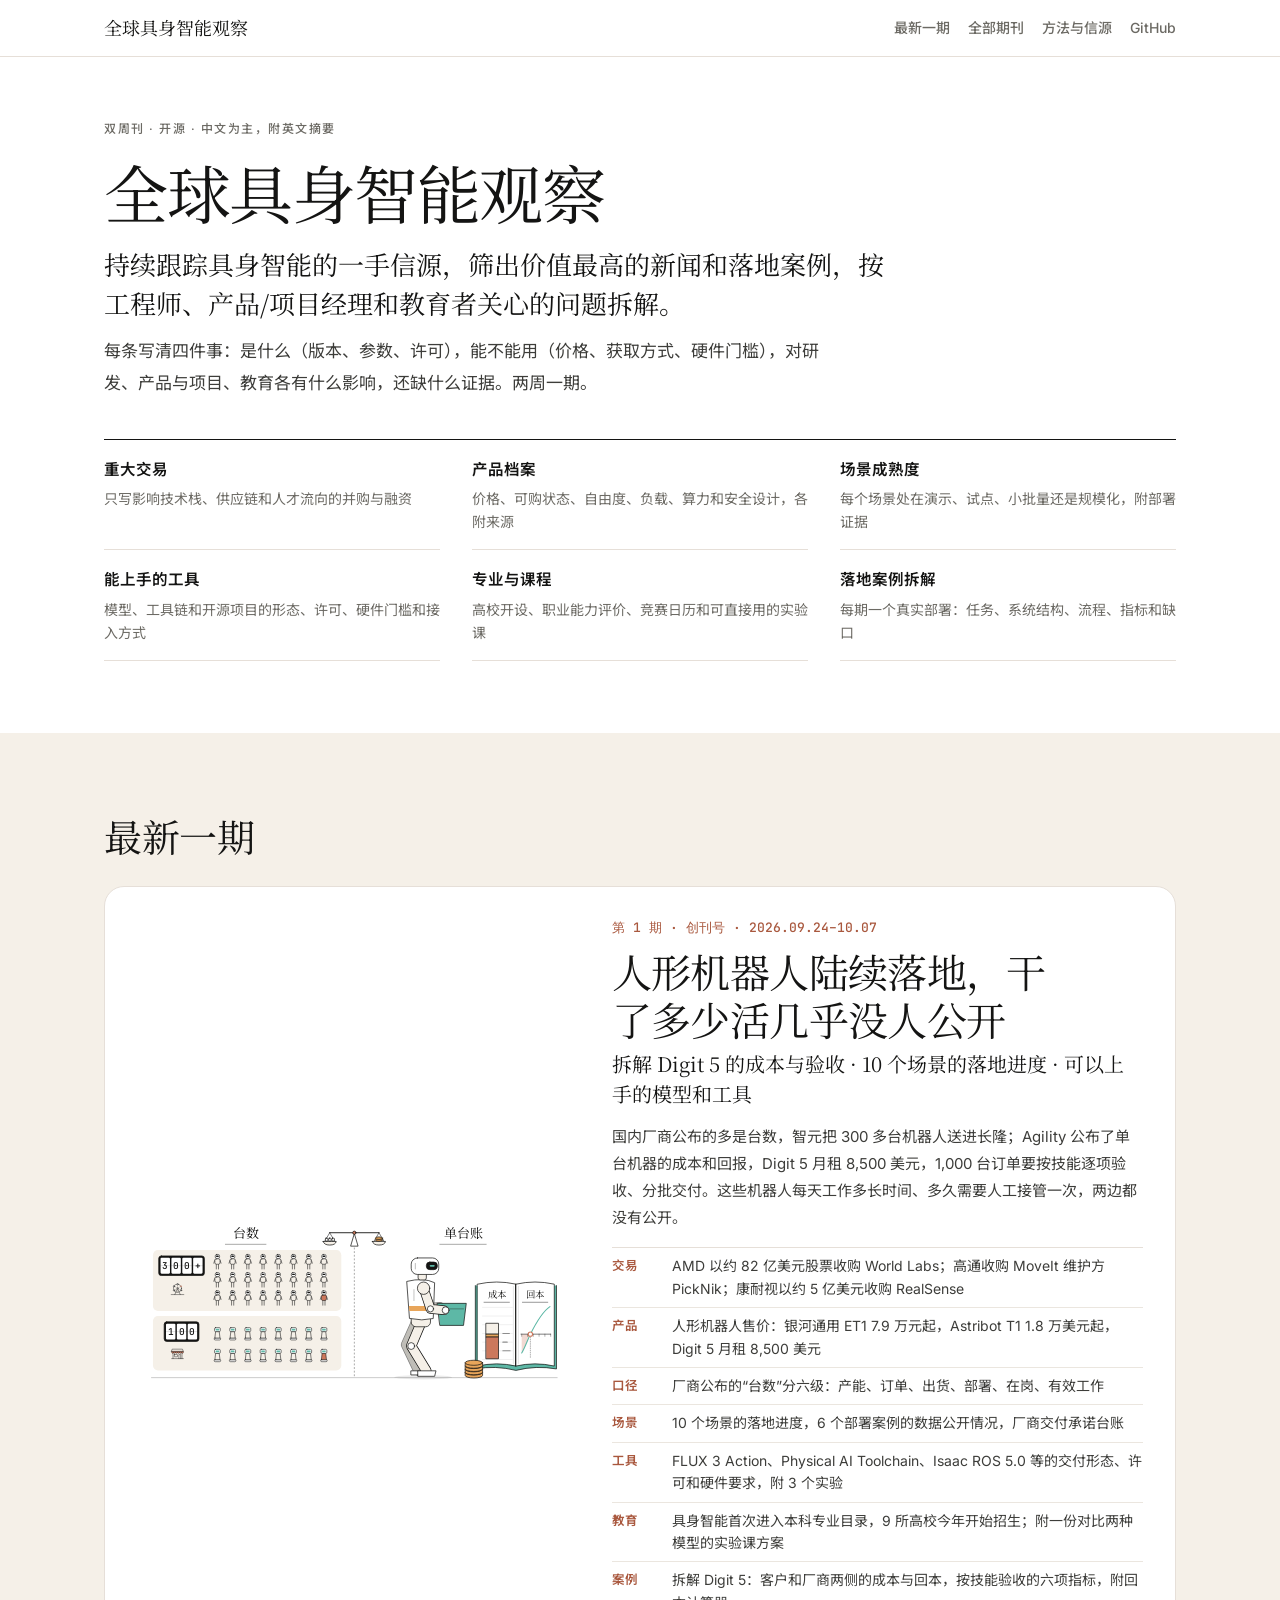
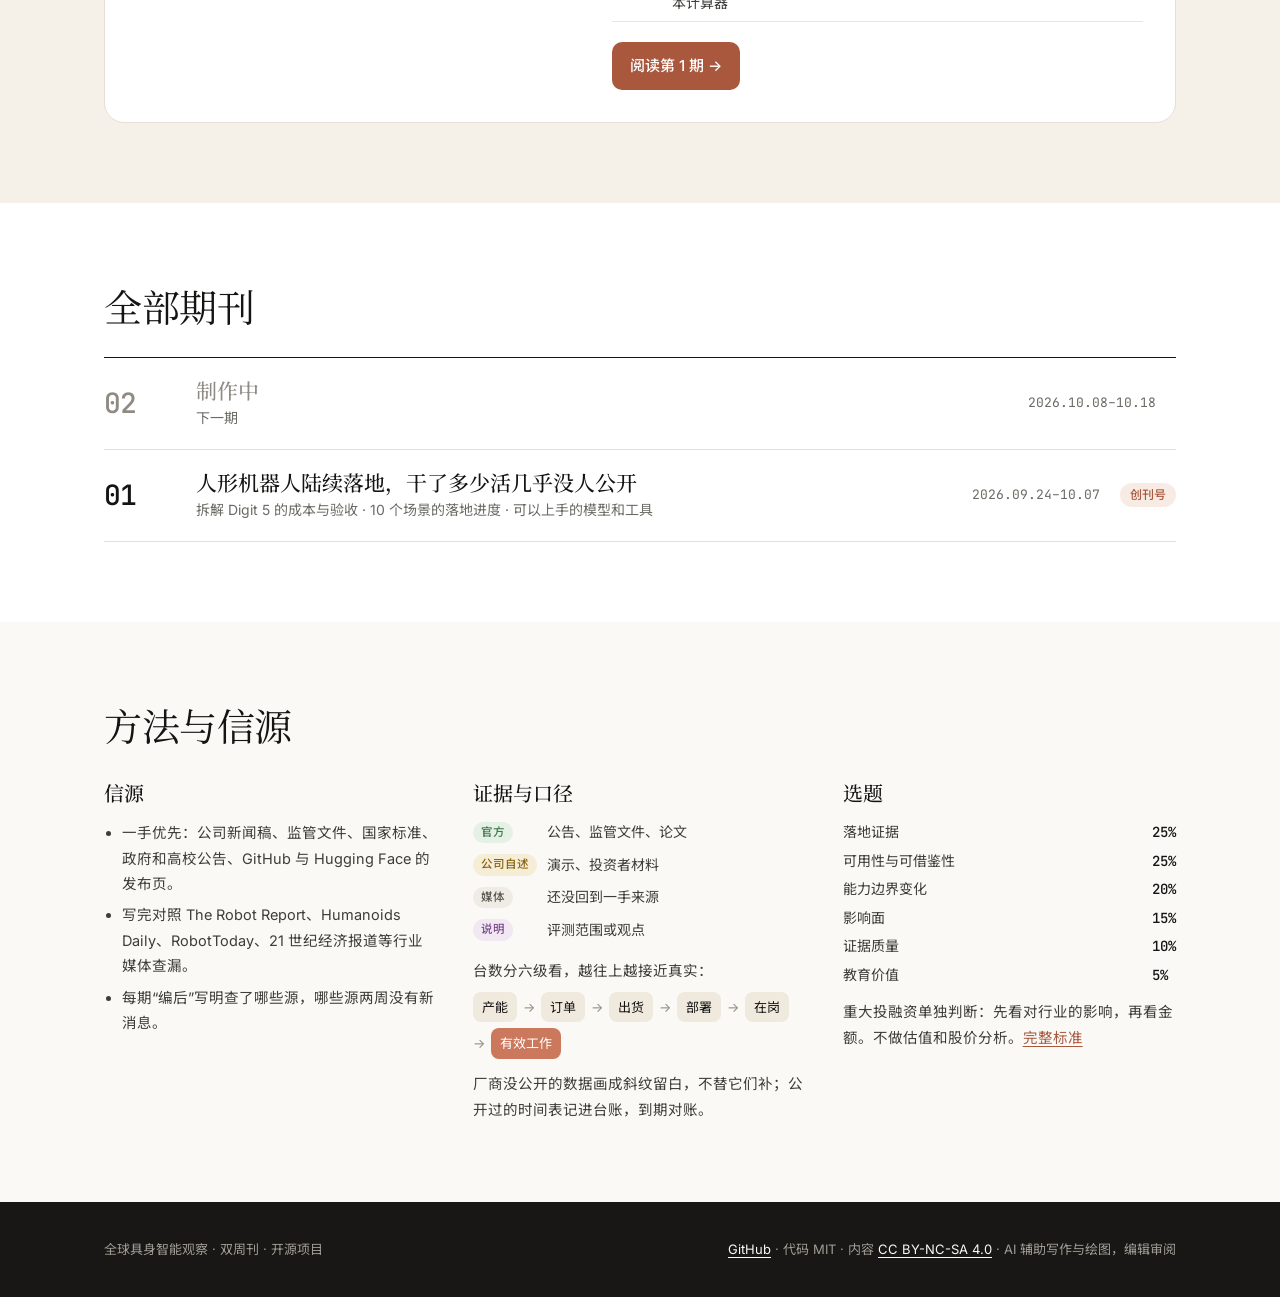
==== commit a88465dd: "Issue 01: rewrite all copy for Chinese readers - New title: 人形机器人陆续落地，干了多少活几乎没人公开 - Headlines are fu" ====
--- a/site/index.html
+++ b/site/index.html
@@ -153,14 +153,14 @@
 
 <section class="band b-cream" id="latest">
   <div class="frame">
-<div class="sh"><h2>最新一期</h2></div><a class="latest" href="issues/01/"><div class="art" aria-hidden="true"><svg xmlns="http://www.w3.org/2000/svg" viewBox="0 0 1200 520" role="img" aria-label="人形机器人落地的两本账：左边按台数部署，右边算单台账（成本与回本）"><title>人形机器人落地的两本账：左边按台数部署，右边算单台账（成本与回本）</title><g fill="none" stroke="currentColor" stroke-width="2" stroke-linecap="round" stroke-linejoin="round"><path d="M40 460 H1160" stroke-opacity=".3"/><text x="300" y="74" stroke="none" font-family="'Noto Serif SC','Source Han Serif SC','Songti SC',serif" font-size="36" text-anchor="middle" style="fill:currentColor" >台数</text><path d="M244 92 H356" stroke-opacity=".5"/><text x="900" y="74" stroke="none" font-family="'Noto Serif SC','Source Han Serif SC','Songti SC',serif" font-size="36" text-anchor="middle" style="fill:currentColor" >单台账</text><path d="M836 92 H964" stroke-opacity=".5"/><rect x="44" y="108" width="520" height="168" rx="14" stroke="none" style="fill:var(--cream,#f5f0e8)"/><rect x="60" y="124" width="126" height="54" rx="7" style="fill:currentColor"/><rect x="65" y="129" width="26" height="44" rx="3" stroke="none" style="fill:var(--paper,#ffffff)"/><text x="78" y="161" stroke="none" font-family="'JetBrains Mono',ui-monospace,Menlo,monospace" font-size="26" text-anchor="middle" style="fill:currentColor" font-weight="500">3</text><path d="M65 151 H91" stroke-width="1" stroke-opacity=".35"/><rect x="95" y="129" width="26" height="44" rx="3" stroke="none" style="fill:var(--paper,#ffffff)"/><text x="108" y="161" stroke="none" font-family="'JetBrains Mono',ui-monospace,Menlo,monospace" font-size="26" text-anchor="middle" style="fill:currentColor" font-weight="500">0</text><path d="M95 151 H121" stroke-width="1" stroke-opacity=".35"/><rect x="125" y="129" width="26" height="44" rx="3" stroke="none" style="fill:var(--paper,#ffffff)"/><text x="138" y="161" stroke="none" font-family="'JetBrains Mono',ui-monospace,Menlo,monospace" font-size="26" text-anchor="middle" style="fill:currentColor" font-weight="500">0</text><path d="M125 151 H151" stroke-width="1" stroke-opacity=".35"/><rect x="155" y="129" width="26" height="44" rx="3" stroke="none" style="fill:var(--paper,#ffffff)"/><text x="168" y="161" stroke="none" font-family="'JetBrains Mono',ui-monospace,Menlo,monospace" font-size="26" text-anchor="middle" style="fill:currentColor" font-weight="500">+</text><path d="M155 151 H181" stroke-width="1" stroke-opacity=".35"/><g transform="translate(92 196) scale(0.62)"><g fill="none" stroke="currentColor" stroke-width="2" stroke-linecap="round" stroke-linejoin="round"><path d="M4 56 H60 M32 28 L20 56 M32 28 L44 56"/><circle cx="32" cy="28" r="18"/><path d="M32 10 V46 M16.4 19 L47.6 37 M16.4 37 L47.6 19" stroke-opacity=".45" stroke-width="1.5"/><circle cx="32" cy="28" r="3" style="fill:var(--paper,#ffffff)"/><circle cx="32.0" cy="10.0" r="3.2" style="fill:var(--paper,#ffffff)"/><circle cx="47.6" cy="19.0" r="3.2" stroke="none" style="fill:var(--coral,#cc785c)"/><circle cx="47.6" cy="37.0" r="3.2" style="fill:var(--paper,#ffffff)"/><circle cx="16.4" cy="37.0" r="3.2" style="fill:var(--paper,#ffffff)"/><circle cx="16.4" cy="19.0" r="3.2" style="fill:var(--paper,#ffffff)"/></g></g><g stroke-width="1.5"><path d="M219 146 V160 M225 146 V160 M215 135 L212 144 M229 135 L232 144"/><rect x="215" y="132" width="14" height="15" rx="4" style="fill:var(--cream,#f5f0e8)"/><rect x="216" y="120" width="12" height="11" rx="4" style="fill:var(--paper,#ffffff)"/><rect x="218" y="123" width="8" height="4" rx="2" stroke="none" style="fill:currentColor"/><path d="M261 146 V160 M267 146 V160 M257 135 L254 144 M271 135 L274 144"/><rect x="257" y="132" width="14" height="15" rx="4" style="fill:var(--cream,#f5f0e8)"/><rect x="258" y="120" width="12" height="11" rx="4" style="fill:var(--paper,#ffffff)"/><rect x="260" y="123" width="8" height="4" rx="2" stroke="none" style="fill:currentColor"/><path d="M303 146 V160 M309 146 V160 M299 135 L296 144 M313 135 L316 144"/><rect x="299" y="132" width="14" height="15" rx="4" style="fill:var(--cream,#f5f0e8)"/><rect x="300" y="120" width="12" height="11" rx="4" style="fill:var(--paper,#ffffff)"/><rect x="302" y="123" width="8" height="4" rx="2" stroke="none" style="fill:currentColor"/><path d="M345 146 V160 M351 146 V160 M341 135 L338 144 M355 135 L358 144"/><rect x="341" y="132" width="14" height="15" rx="4" style="fill:var(--cream,#f5f0e8)"/><rect x="342" y="120" width="12" height="11" rx="4" style="fill:var(--paper,#ffffff)"/><rect x="344" y="123" width="8" height="4" rx="2" stroke="none" style="fill:currentColor"/><path d="M387 146 V160 M393 146 V160 M383 135 L380 144 M397 135 L400 144"/><rect x="383" y="132" width="14" height="15" rx="4" style="fill:var(--cream,#f5f0e8)"/><rect x="384" y="120" width="12" height="11" rx="4" style="fill:var(--paper,#ffffff)"/><rect x="386" y="123" width="8" height="4" rx="2" stroke="none" style="fill:currentColor"/><path d="M429 146 V160 M435 146 V160 M425 135 L422 144 M439 135 L442 144"/><rect x="425" y="132" width="14" height="15" rx="4" style="fill:var(--cream,#f5f0e8)"/><rect x="426" y="120" width="12" height="11" rx="4" style="fill:var(--paper,#ffffff)"/><rect x="428" y="123" width="8" height="4" rx="2" stroke="none" style="fill:currentColor"/><path d="M471 146 V160 M477 146 V160 M467 135 L464 144 M481 135 L484 144"/><rect x="467" y="132" width="14" height="15" rx="4" style="fill:var(--cream,#f5f0e8)"/><rect x="468" y="120" width="12" height="11" rx="4" style="fill:var(--paper,#ffffff)"/><rect x="470" y="123" width="8" height="4" rx="2" stroke="none" style="fill:currentColor"/><path d="M513 146 V160 M519 146 V160 M509 135 L506 144 M523 135 L526 144"/><rect x="509" y="132" width="14" height="15" rx="4" style="fill:var(--cream,#f5f0e8)"/><rect x="510" y="120" width="12" height="11" rx="4" style="fill:var(--paper,#ffffff)"/><rect x="512" y="123" width="8" height="4" rx="2" stroke="none" style="fill:currentColor"/><path d="M219 196 V210 M225 196 V210 M215 185 L212 194 M229 185 L232 194"/><rect x="215" y="182" width="14" height="15" rx="4" style="fill:var(--cream,#f5f0e8)"/><rect x="216" y="170" width="12" height="11" rx="4" style="fill:var(--paper,#ffffff)"/><rect x="218" y="173" width="8" height="4" rx="2" stroke="none" style="fill:currentColor"/><path d="M261 196 V210 M267 196 V210 M257 185 L254 194 M271 185 L274 194"/><rect x="257" y="182" width="14" height="15" rx="4" style="fill:var(--cream,#f5f0e8)"/><rect x="258" y="170" width="12" height="11" rx="4" style="fill:var(--paper,#ffffff)"/><rect x="260" y="173" width="8" height="4" rx="2" stroke="none" style="fill:currentColor"/><path d="M303 196 V210 M309 196 V210 M299 185 L296 194 M313 185 L316 194"/><rect x="299" y="182" width="14" height="15" rx="4" style="fill:var(--cream,#f5f0e8)"/><rect x="300" y="170" width="12" height="11" rx="4" style="fill:var(--paper,#ffffff)"/><rect x="302" y="173" width="8" height="4" rx="2" stroke="none" style="fill:currentColor"/><path d="M345 196 V210 M351 196 V210 M341 185 L338 194 M355 185 L358 194"/><rect x="341" y="182" width="14" height="15" rx="4" style="fill:var(--cream,#f5f0e8)"/><rect x="342" y="170" width="12" height="11" rx="4" style="fill:var(--paper,#ffffff)"/><rect x="344" y="173" width="8" height="4" rx="2" stroke="none" style="fill:currentColor"/><path d="M387 196 V210 M393 196 V210 M383 185 L380 194 M397 185 L400 194"/><rect x="383" y="182" width="14" height="15" rx="4" style="fill:var(--cream,#f5f0e8)"/><rect x="384" y="170" width="12" height="11" rx="4" style="fill:var(--paper,#ffffff)"/><rect x="386" y="173" width="8" height="4" rx="2" stroke="none" style="fill:currentColor"/><path d="M429 196 V210 M435 196 V210 M425 185 L422 194 M439 185 L442 194"/><rect x="425" y="182" width="14" height="15" rx="4" style="fill:var(--cream,#f5f0e8)"/><rect x="426" y="170" width="12" height="11" rx="4" style="fill:var(--paper,#ffffff)"/><rect x="428" y="173" width="8" height="4" rx="2" stroke="none" style="fill:currentColor"/><path d="M471 196 V210 M477 196 V210 M467 185 L464 194 M481 185 L484 194"/><rect x="467" y="182" width="14" height="15" rx="4" style="fill:var(--cream,#f5f0e8)"/><rect x="468" y="170" width="12" height="11" rx="4" style="fill:var(--paper,#ffffff)"/><rect x="470" y="173" width="8" height="4" rx="2" stroke="none" style="fill:currentColor"/><path d="M513 196 V210 M519 196 V210 M509 185 L506 194 M523 185 L526 194"/><rect x="509" y="182" width="14" height="15" rx="4" style="fill:var(--cream,#f5f0e8)"/><rect x="510" y="170" width="12" height="11" rx="4" style="fill:var(--paper,#ffffff)"/><rect x="512" y="173" width="8" height="4" rx="2" stroke="none" style="fill:currentColor"/><path d="M219 246 V260 M225 246 V260 M215 235 L212 244 M229 235 L232 244"/><rect x="215" y="232" width="14" height="15" rx="4" style="fill:var(--cream,#f5f0e8)"/><rect x="216" y="220" width="12" height="11" rx="4" style="fill:var(--paper,#ffffff)"/><rect x="218" y="223" width="8" height="4" rx="2" stroke="none" style="fill:currentColor"/><path d="M261 246 V260 M267 246 V260 M257 235 L254 244 M271 235 L274 244"/><rect x="257" y="232" width="14" height="15" rx="4" style="fill:var(--cream,#f5f0e8)"/><rect x="258" y="220" width="12" height="11" rx="4" style="fill:var(--paper,#ffffff)"/><rect x="260" y="223" width="8" height="4" rx="2" stroke="none" style="fill:currentColor"/><path d="M303 246 V260 M309 246 V260 M299 235 L296 244 M313 235 L316 244"/><rect x="299" y="232" width="14" height="15" rx="4" style="fill:var(--cream,#f5f0e8)"/><rect x="300" y="220" width="12" height="11" rx="4" style="fill:var(--paper,#ffffff)"/><rect x="302" y="223" width="8" height="4" rx="2" stroke="none" style="fill:currentColor"/><path d="M345 246 V260 M351 246 V260 M341 235 L338 244 M355 235 L358 244"/><rect x="341" y="232" width="14" height="15" rx="4" style="fill:var(--cream,#f5f0e8)"/><rect x="342" y="220" width="12" height="11" rx="4" style="fill:var(--paper,#ffffff)"/><rect x="344" y="223" width="8" height="4" rx="2" stroke="none" style="fill:currentColor"/><path d="M387 246 V260 M393 246 V260 M383 235 L380 244 M397 235 L400 244"/><rect x="383" y="232" width="14" height="15" rx="4" style="fill:var(--cream,#f5f0e8)"/><rect x="384" y="220" width="12" height="11" rx="4" style="fill:var(--paper,#ffffff)"/><rect x="386" y="223" width="8" height="4" rx="2" stroke="none" style="fill:currentColor"/><path d="M429 246 V260 M435 246 V260 M425 235 L422 244 M439 235 L442 244"/><rect x="425" y="232" width="14" height="15" rx="4" style="fill:var(--cream,#f5f0e8)"/><rect x="426" y="220" width="12" height="11" rx="4" style="fill:var(--paper,#ffffff)"/><rect x="428" y="223" width="8" height="4" rx="2" stroke="none" style="fill:currentColor"/><path d="M471 246 V260 M477 246 V260 M467 235 L464 244 M481 235 L484 244"/><rect x="467" y="232" width="14" height="15" rx="4" style="fill:var(--cream,#f5f0e8)"/><rect x="468" y="220" width="12" height="11" rx="4" style="fill:var(--paper,#ffffff)"/><rect x="470" y="223" width="8" height="4" rx="2" stroke="none" style="fill:currentColor"/><path d="M513 246 V260 M519 246 V260 M509 235 L506 244 M523 235 L526 244"/><rect x="509" y="232" width="14" height="15" rx="4" style="fill:var(--coral,#cc785c)"/><rect x="510" y="220" width="12" height="11" rx="4" style="fill:var(--paper,#ffffff)"/><rect x="512" y="223" width="8" height="4" rx="2" stroke="none" style="fill:currentColor"/></g><rect x="44" y="290" width="520" height="150" rx="14" stroke="none" style="fill:var(--cream,#f5f0e8)"/><rect x="75" y="306" width="96" height="54" rx="7" style="fill:currentColor"/><rect x="80" y="311" width="26" height="44" rx="3" stroke="none" style="fill:var(--paper,#ffffff)"/><text x="93" y="343" stroke="none" font-family="'JetBrains Mono',ui-monospace,Menlo,monospace" font-size="26" text-anchor="middle" style="fill:currentColor" font-weight="500">1</text><path d="M80 333 H106" stroke-width="1" stroke-opacity=".35"/><rect x="110" y="311" width="26" height="44" rx="3" stroke="none" style="fill:var(--paper,#ffffff)"/><text x="123" y="343" stroke="none" font-family="'JetBrains Mono',ui-monospace,Menlo,monospace" font-size="26" text-anchor="middle" style="fill:currentColor" font-weight="500">0</text><path d="M110 333 H136" stroke-width="1" stroke-opacity=".35"/><rect x="140" y="311" width="26" height="44" rx="3" stroke="none" style="fill:var(--paper,#ffffff)"/><text x="153" y="343" stroke="none" font-family="'JetBrains Mono',ui-monospace,Menlo,monospace" font-size="26" text-anchor="middle" style="fill:currentColor" font-weight="500">0</text><path d="M140 333 H166" stroke-width="1" stroke-opacity=".35"/><g transform="translate(92 374) scale(0.62)"><g fill="none" stroke="currentColor" stroke-width="2" stroke-linecap="round" stroke-linejoin="round"><path d="M6 54 H58 M12 30 V54 M52 30 V54"/><path d="M10 12 H54 L58 22 H6 Z"/><path d="M6 22 H58 V26 A4.33 4.33 0 0 1 49.33 26 A4.33 4.33 0 0 1 40.67 26 A4.33 4.33 0 0 1 32 26 A4.33 4.33 0 0 1 23.33 26 A4.33 4.33 0 0 1 14.67 26 A4.33 4.33 0 0 1 6 26 Z" style="fill:var(--coral,#cc785c)"/><rect x="18" y="36" width="14" height="10" rx="1"/><path d="M38 54 V36 H46 V54"/></g></g><g stroke-width="1.5"><rect x="213" y="350" width="18" height="6" rx="3" style="fill:var(--paper,#ffffff)"/><path d="M215 350 L217 333 H227 L229 350 Z" style="fill:var(--cream,#f5f0e8)"/><rect x="214" y="322" width="16" height="11" rx="3" style="fill:var(--paper,#ffffff)"/><rect x="217" y="325" width="10" height="5" rx="1" stroke="none" style="fill:var(--teal,#5db8a6)"/><rect x="255" y="350" width="18" height="6" rx="3" style="fill:var(--paper,#ffffff)"/><path d="M257 350 L259 333 H269 L271 350 Z" style="fill:var(--cream,#f5f0e8)"/><rect x="256" y="322" width="16" height="11" rx="3" style="fill:var(--paper,#ffffff)"/><rect x="259" y="325" width="10" height="5" rx="1" stroke="none" style="fill:var(--teal,#5db8a6)"/><rect x="297" y="350" width="18" height="6" rx="3" style="fill:var(--paper,#ffffff)"/><path d="M299 350 L301 333 H311 L313 350 Z" style="fill:var(--cream,#f5f0e8)"/><rect x="298" y="322" width="16" height="11" rx="3" style="fill:var(--paper,#ffffff)"/><rect x="301" y="325" width="10" height="5" rx="1" stroke="none" style="fill:var(--teal,#5db8a6)"/><rect x="339" y="350" width="18" height="6" rx="3" style="fill:var(--paper,#ffffff)"/><path d="M341 350 L343 333 H353 L355 350 Z" style="fill:var(--cream,#f5f0e8)"/><rect x="340" y="322" width="16" height="11" rx="3" style="fill:var(--paper,#ffffff)"/><rect x="343" y="325" width="10" height="5" rx="1" stroke="none" style="fill:var(--teal,#5db8a6)"/><rect x="381" y="350" width="18" height="6" rx="3" style="fill:var(--paper,#ffffff)"/><path d="M383 350 L385 333 H395 L397 350 Z" style="fill:var(--cream,#f5f0e8)"/><rect x="382" y="322" width="16" height="11" rx="3" style="fill:var(--paper,#ffffff)"/><rect x="385" y="325" width="10" height="5" rx="1" stroke="none" style="fill:var(--teal,#5db8a6)"/><rect x="423" y="350" width="18" height="6" rx="3" style="fill:var(--paper,#ffffff)"/><path d="M425 350 L427 333 H437 L439 350 Z" style="fill:var(--cream,#f5f0e8)"/><rect x="424" y="322" width="16" height="11" rx="3" style="fill:var(--paper,#ffffff)"/><rect x="427" y="325" width="10" height="5" rx="1" stroke="none" style="fill:var(--teal,#5db8a6)"/><rect x="465" y="350" width="18" height="6" rx="3" style="fill:var(--paper,#ffffff)"/><path d="M467 350 L469 333 H479 L481 350 Z" style="fill:var(--cream,#f5f0e8)"/><rect x="466" y="322" width="16" height="11" rx="3" style="fill:var(--paper,#ffffff)"/><rect x="469" y="325" width="10" height="5" rx="1" stroke="none" style="fill:var(--teal,#5db8a6)"/><rect x="507" y="350" width="18" height="6" rx="3" style="fill:var(--paper,#ffffff)"/><path d="M509 350 L511 333 H521 L523 350 Z" style="fill:var(--cream,#f5f0e8)"/><rect x="508" y="322" width="16" height="11" rx="3" style="fill:var(--paper,#ffffff)"/><rect x="511" y="325" width="10" height="5" rx="1" stroke="none" style="fill:var(--teal,#5db8a6)"/><rect x="213" y="410" width="18" height="6" rx="3" style="fill:var(--paper,#ffffff)"/><path d="M215 410 L217 393 H227 L229 410 Z" style="fill:var(--cream,#f5f0e8)"/><rect x="214" y="382" width="16" height="11" rx="3" style="fill:var(--paper,#ffffff)"/><rect x="217" y="385" width="10" height="5" rx="1" stroke="none" style="fill:var(--teal,#5db8a6)"/><rect x="255" y="410" width="18" height="6" rx="3" style="fill:var(--paper,#ffffff)"/><path d="M257 410 L259 393 H269 L271 410 Z" style="fill:var(--cream,#f5f0e8)"/><rect x="256" y="382" width="16" height="11" rx="3" style="fill:var(--paper,#ffffff)"/><rect x="259" y="385" width="10" height="5" rx="1" stroke="none" style="fill:var(--teal,#5db8a6)"/><rect x="297" y="410" width="18" height="6" rx="3" style="fill:var(--paper,#ffffff)"/><path d="M299 410 L301 393 H311 L313 410 Z" style="fill:var(--cream,#f5f0e8)"/><rect x="298" y="382" width="16" height="11" rx="3" style="fill:var(--paper,#ffffff)"/><rect x="301" y="385" width="10" height="5" rx="1" stroke="none" style="fill:var(--teal,#5db8a6)"/><rect x="339" y="410" width="18" height="6" rx="3" style="fill:var(--paper,#ffffff)"/><path d="M341 410 L343 393 H353 L355 410 Z" style="fill:var(--cream,#f5f0e8)"/><rect x="340" y="382" width="16" height="11" rx="3" style="fill:var(--paper,#ffffff)"/><rect x="343" y="385" width="10" height="5" rx="1" stroke="none" style="fill:var(--teal,#5db8a6)"/><rect x="381" y="410" width="18" height="6" rx="3" style="fill:var(--paper,#ffffff)"/><path d="M383 410 L385 393 H395 L397 410 Z" style="fill:var(--cream,#f5f0e8)"/><rect x="382" y="382" width="16" height="11" rx="3" style="fill:var(--paper,#ffffff)"/><rect x="385" y="385" width="10" height="5" rx="1" stroke="none" style="fill:var(--teal,#5db8a6)"/><rect x="423" y="410" width="18" height="6" rx="3" style="fill:var(--paper,#ffffff)"/><path d="M425 410 L427 393 H437 L439 410 Z" style="fill:var(--cream,#f5f0e8)"/><rect x="424" y="382" width="16" height="11" rx="3" style="fill:var(--paper,#ffffff)"/><rect x="427" y="385" width="10" height="5" rx="1" stroke="none" style="fill:var(--teal,#5db8a6)"/><rect x="465" y="410" width="18" height="6" rx="3" style="fill:var(--paper,#ffffff)"/><path d="M467 410 L469 393 H479 L481 410 Z" style="fill:var(--cream,#f5f0e8)"/><rect x="466" y="382" width="16" height="11" rx="3" style="fill:var(--paper,#ffffff)"/><rect x="469" y="385" width="10" height="5" rx="1" stroke="none" style="fill:var(--teal,#5db8a6)"/><rect x="507" y="410" width="18" height="6" rx="3" style="fill:var(--paper,#ffffff)"/><path d="M509 410 L511 393 H521 L523 410 Z" style="fill:var(--coral,#cc785c)"/><rect x="508" y="382" width="16" height="11" rx="3" style="fill:var(--paper,#ffffff)"/><rect x="511" y="385" width="10" height="5" rx="1" stroke="none" style="fill:var(--teal,#5db8a6)"/></g><path d="M600 102 V456" stroke-dasharray="3 7" stroke-opacity=".5"/><path d="M590 96 L600 62 L610 96 Z" style="fill:var(--paper,#ffffff)"/><path d="M532 60 H668" stroke-width="2.5"/><circle cx="600" cy="60" r="4.5" style="fill:var(--coral,#cc785c)"/><path d="M532 60 L518 84 M532 60 L546 84" stroke-width="1.5"/><path d="M514 84 H550 Q548 94 532 94 Q516 94 514 84 Z" style="fill:var(--cream,#f5f0e8)"/><path d="M668 60 L654 84 M668 60 L682 84" stroke-width="1.5"/><path d="M650 84 H686 Q684 94 668 94 Q652 94 650 84 Z" style="fill:var(--cream,#f5f0e8)"/><rect x="520" y="75" width="7" height="8" rx="2" style="fill:var(--paper,#ffffff)"/><rect x="529" y="75" width="7" height="8" rx="2" style="fill:var(--paper,#ffffff)"/><rect x="538" y="75" width="7" height="8" rx="2" style="fill:var(--paper,#ffffff)"/><ellipse cx="668" cy="80" rx="10" ry="3.5" style="fill:var(--amber,#e8a55a)"/><ellipse cx="668" cy="75" rx="10" ry="3.5" style="fill:var(--amber,#e8a55a)"/><ellipse cx="790" cy="459" rx="80" ry="6" stroke="none" style="fill:currentColor" fill-opacity=".08"/><g transform="translate(624 103) scale(1.9)" stroke-width="1.053"><g stroke-opacity=".55"><path d="M78 104 L62 140 L80 178" stroke-width="14"/><path d="M78 104 L62 140 L80 178" stroke-width="11.894736842105264" style="stroke:var(--cream,#f5f0e8)"/></g><path d="M70 178 H92 L90 184 H70 Z" style="fill:var(--paper,#ffffff)"/><path d="M86 104 L70 142 L92 178" stroke-width="15"/><path d="M86 104 L70 142 L92 178" stroke-width="12.894736842105264" style="stroke:var(--cream,#f5f0e8)"/><circle cx="70" cy="142" r="5" style="fill:var(--paper,#ffffff)"/><path d="M80 178 H106 L104 186 H80 Z" style="fill:var(--paper,#ffffff)"/><rect x="70" y="96" width="28" height="18" rx="7" style="fill:var(--cream,#f5f0e8)"/><g stroke-opacity=".55"><path d="M80 58 L90 86 L112 84" stroke-width="12"/><path d="M80 58 L90 86 L112 84" stroke-width="9.894736842105264" style="stroke:var(--cream,#f5f0e8)"/></g><path d="M64 48 Q88 42 104 50 L102 102 Q86 106 68 102 Z" style="fill:var(--paper,#ffffff)"/><path d="M66.6 84 H102.6 L102.4 91 H67.2 Z" stroke="none" style="fill:var(--amber,#e8a55a)"/><path d="M74 60 V76" stroke-opacity=".35"/><path d="M108 80 H150 L146 112 H112 Z" style="fill:var(--teal,#5db8a6)"/><path d="M112 88 H146" stroke-opacity=".5"/><path d="M88 58 L98 88 L118 90" stroke-width="14"/><path d="M88 58 L98 88 L118 90" stroke-width="11.894736842105264" style="stroke:var(--cream,#f5f0e8)"/><circle cx="88" cy="58" r="9" style="fill:var(--cream,#f5f0e8)"/><circle cx="98" cy="88" r="4.5" style="fill:var(--paper,#ffffff)"/><circle cx="120" cy="90" r="5" style="fill:var(--paper,#ffffff)"/><rect x="80" y="34" width="12" height="12" rx="3" style="fill:var(--cream,#f5f0e8)"/><rect x="70" y="14" width="40" height="24" rx="9" style="fill:var(--paper,#ffffff)"/><rect x="92" y="20" width="16" height="11" rx="5" style="fill:currentColor"/><path d="M98 25.5 H103" stroke-width="2.4" style="stroke:var(--teal,#5db8a6)"/><path d="M76 22 V30" stroke-opacity=".4"/></g><path d="M934 206 V436 Q990 426 1046 440 Q1102 426 1158 436 V206" style="fill:var(--teal,#5db8a6)"/><path d="M940 202 Q993 190 1046 202 V428 Q993 416 940 428 Z" style="fill:var(--paper,#ffffff)"/><path d="M1046 202 Q1099 190 1152 202 V428 Q1099 416 1046 428 Z" style="fill:var(--paper,#ffffff)"/><path d="M1039 208 V422 M1053 208 V422" stroke-opacity=".15"/><text x="993" y="240" stroke="none" font-family="'Noto Serif SC','Source Han Serif SC','Songti SC',serif" font-size="26" text-anchor="middle" style="fill:currentColor" >成本</text><path d="M958 252 H1028" stroke-opacity=".6"/><path d="M954 266 H1036" stroke-width="1" stroke-opacity=".18"/><path d="M954 290 H1036" stroke-width="1" stroke-opacity=".18"/><path d="M954 314 H1036" stroke-width="1" stroke-opacity=".18"/><path d="M954 338 H1036" stroke-width="1" stroke-opacity=".18"/><path d="M954 362 H1036" stroke-width="1" stroke-opacity=".18"/><path d="M954 386 H1036" stroke-width="1" stroke-opacity=".18"/><path d="M954 410 H1036" stroke-width="1" stroke-opacity=".18"/><rect x="964" y="310" width="34" height="30" style="fill:var(--cream,#f5f0e8)"/><rect x="964" y="340" width="34" height="8" style="fill:var(--amber,#e8a55a)"/><rect x="964" y="348" width="34" height="60" style="fill:var(--coral,#cc785c)"/><path d="M1010 338 H1028" stroke-width="3" stroke-opacity=".45"/><path d="M1010 362 H1022" stroke-width="3" stroke-opacity=".45"/><path d="M1010 386 H1030" stroke-width="3" stroke-opacity=".45"/><text x="1099" y="240" stroke="none" font-family="'Noto Serif SC','Source Han Serif SC','Songti SC',serif" font-size="26" text-anchor="middle" style="fill:currentColor" >回本</text><path d="M1064 252 H1134" stroke-opacity=".6"/><path d="M1062 340 V392 C1070 380 1078 356 1086 340 Z" stroke="none" style="fill:var(--coral,#cc785c)" fill-opacity=".28"/><path d="M1060 340 H1142" stroke-width="1.5"/><path d="M1062 340 V346" stroke-width="1.5" stroke-opacity=".6"/><path d="M1078 340 V346" stroke-width="1.5" stroke-opacity=".6"/><path d="M1094 340 V346" stroke-width="1.5" stroke-opacity=".6"/><path d="M1110 340 V346" stroke-width="1.5" stroke-opacity=".6"/><path d="M1126 340 V346" stroke-width="1.5" stroke-opacity=".6"/><path d="M1142 340 V346" stroke-width="1.5" stroke-opacity=".6"/><path d="M1086 348 V408" stroke-dasharray="2 4" stroke-opacity=".45"/><path d="M1062 392 C1070 380 1078 356 1086 340 S1116 280 1140 264" stroke-width="3" style="stroke:var(--teal,#5db8a6)"/><circle cx="1086" cy="340" r="6" stroke-width="3" style="fill:var(--paper,#ffffff);stroke:var(--coral,#cc785c)"/><path d="M1046 202 V428"/><path d="M906 446 V454 A24 7 0 0 0 954 454 V446" style="fill:var(--amber,#e8a55a)"/><ellipse cx="930" cy="446" rx="24" ry="7" style="fill:var(--amber,#e8a55a)"/><path d="M906 437 V445 A24 7 0 0 0 954 445 V437" style="fill:var(--amber,#e8a55a)"/><ellipse cx="930" cy="437" rx="24" ry="7" style="fill:var(--amber,#e8a55a)"/><path d="M906 428 V436 A24 7 0 0 0 954 436 V428" style="fill:var(--amber,#e8a55a)"/><ellipse cx="930" cy="428" rx="24" ry="7" style="fill:var(--amber,#e8a55a)"/><path d="M906 419 V427 A24 7 0 0 0 954 427 V419" style="fill:var(--amber,#e8a55a)"/><ellipse cx="930" cy="419" rx="24" ry="7" style="fill:var(--amber,#e8a55a)"/></g></svg></div><div><div class="meta">第 1 期 · 创刊号 · 2026.09.24–10.07</div><h3>人形机器人落地的两本账</h3><p class="subt">中国在数台数，美国在算单台账</p><p class="lede">这期集中看人形机器人的部署数据公开到了哪一级：国内公布台数（智元 300 多台进长隆），Agility 公布单台经济性（Digit 5 月租 8,500 美元，1,000 台订单按技能分批验收），两边都没有公开日工时和接管率。</p><ul class="hl"><li><i>交易</i><span>AMD 以约 82 亿美元股票收购 World Labs；高通收购 MoveIt 主要维护者 PickNik；Cognex 以约 5 亿美元收购 RealSense</span></li><li><i>产品</i><span>人形售价对比：银河通用 ET1 ¥79,000 起，Astribot T1 $18,000 起，Digit 5 月租 $8,500</span></li><li><i>口径</i><span>台数六级口径：产能、订单、出货、部署、在岗、有效工作</span></li><li><i>场景</i><span>10 个场景的成熟度地图，6 个部署的证据卡，厂商交付承诺台账</span></li><li><i>工具</i><span>FLUX 3 Action、Physical AI Toolchain、Isaac ROS 5.0 等的形态、许可和硬件门槛，附 3 个动手实验</span></li><li><i>教育</i><span>具身智能首次进入本科专业目录，9 所高校首年招生；实验课：200 条示范对比两种策略</span></li><li><i>案例</i><span>Digit 5：客户和厂商两侧的成本结构，按技能分批验收的六项指标，回本计算器</span></li></ul><span class="cta">阅读第 1 期 →</span></div></a>
+<div class="sh"><h2>最新一期</h2></div><a class="latest" href="issues/01/"><div class="art" aria-hidden="true"><svg xmlns="http://www.w3.org/2000/svg" viewBox="0 0 1200 520" role="img" aria-label="人形机器人落地的两本账：左边按台数部署，右边算单台账（成本与回本）"><title>人形机器人落地的两本账：左边按台数部署，右边算单台账（成本与回本）</title><g fill="none" stroke="currentColor" stroke-width="2" stroke-linecap="round" stroke-linejoin="round"><path d="M40 460 H1160" stroke-opacity=".3"/><text x="300" y="74" stroke="none" font-family="'Noto Serif SC','Source Han Serif SC','Songti SC',serif" font-size="36" text-anchor="middle" style="fill:currentColor" >台数</text><path d="M244 92 H356" stroke-opacity=".5"/><text x="900" y="74" stroke="none" font-family="'Noto Serif SC','Source Han Serif SC','Songti SC',serif" font-size="36" text-anchor="middle" style="fill:currentColor" >单台账</text><path d="M836 92 H964" stroke-opacity=".5"/><rect x="44" y="108" width="520" height="168" rx="14" stroke="none" style="fill:var(--cream,#f5f0e8)"/><rect x="60" y="124" width="126" height="54" rx="7" style="fill:currentColor"/><rect x="65" y="129" width="26" height="44" rx="3" stroke="none" style="fill:var(--paper,#ffffff)"/><text x="78" y="161" stroke="none" font-family="'JetBrains Mono',ui-monospace,Menlo,monospace" font-size="26" text-anchor="middle" style="fill:currentColor" font-weight="500">3</text><path d="M65 151 H91" stroke-width="1" stroke-opacity=".35"/><rect x="95" y="129" width="26" height="44" rx="3" stroke="none" style="fill:var(--paper,#ffffff)"/><text x="108" y="161" stroke="none" font-family="'JetBrains Mono',ui-monospace,Menlo,monospace" font-size="26" text-anchor="middle" style="fill:currentColor" font-weight="500">0</text><path d="M95 151 H121" stroke-width="1" stroke-opacity=".35"/><rect x="125" y="129" width="26" height="44" rx="3" stroke="none" style="fill:var(--paper,#ffffff)"/><text x="138" y="161" stroke="none" font-family="'JetBrains Mono',ui-monospace,Menlo,monospace" font-size="26" text-anchor="middle" style="fill:currentColor" font-weight="500">0</text><path d="M125 151 H151" stroke-width="1" stroke-opacity=".35"/><rect x="155" y="129" width="26" height="44" rx="3" stroke="none" style="fill:var(--paper,#ffffff)"/><text x="168" y="161" stroke="none" font-family="'JetBrains Mono',ui-monospace,Menlo,monospace" font-size="26" text-anchor="middle" style="fill:currentColor" font-weight="500">+</text><path d="M155 151 H181" stroke-width="1" stroke-opacity=".35"/><g transform="translate(92 196) scale(0.62)"><g fill="none" stroke="currentColor" stroke-width="2" stroke-linecap="round" stroke-linejoin="round"><path d="M4 56 H60 M32 28 L20 56 M32 28 L44 56"/><circle cx="32" cy="28" r="18"/><path d="M32 10 V46 M16.4 19 L47.6 37 M16.4 37 L47.6 19" stroke-opacity=".45" stroke-width="1.5"/><circle cx="32" cy="28" r="3" style="fill:var(--paper,#ffffff)"/><circle cx="32.0" cy="10.0" r="3.2" style="fill:var(--paper,#ffffff)"/><circle cx="47.6" cy="19.0" r="3.2" stroke="none" style="fill:var(--coral,#cc785c)"/><circle cx="47.6" cy="37.0" r="3.2" style="fill:var(--paper,#ffffff)"/><circle cx="16.4" cy="37.0" r="3.2" style="fill:var(--paper,#ffffff)"/><circle cx="16.4" cy="19.0" r="3.2" style="fill:var(--paper,#ffffff)"/></g></g><g stroke-width="1.5"><path d="M219 146 V160 M225 146 V160 M215 135 L212 144 M229 135 L232 144"/><rect x="215" y="132" width="14" height="15" rx="4" style="fill:var(--cream,#f5f0e8)"/><rect x="216" y="120" width="12" height="11" rx="4" style="fill:var(--paper,#ffffff)"/><rect x="218" y="123" width="8" height="4" rx="2" stroke="none" style="fill:currentColor"/><path d="M261 146 V160 M267 146 V160 M257 135 L254 144 M271 135 L274 144"/><rect x="257" y="132" width="14" height="15" rx="4" style="fill:var(--cream,#f5f0e8)"/><rect x="258" y="120" width="12" height="11" rx="4" style="fill:var(--paper,#ffffff)"/><rect x="260" y="123" width="8" height="4" rx="2" stroke="none" style="fill:currentColor"/><path d="M303 146 V160 M309 146 V160 M299 135 L296 144 M313 135 L316 144"/><rect x="299" y="132" width="14" height="15" rx="4" style="fill:var(--cream,#f5f0e8)"/><rect x="300" y="120" width="12" height="11" rx="4" style="fill:var(--paper,#ffffff)"/><rect x="302" y="123" width="8" height="4" rx="2" stroke="none" style="fill:currentColor"/><path d="M345 146 V160 M351 146 V160 M341 135 L338 144 M355 135 L358 144"/><rect x="341" y="132" width="14" height="15" rx="4" style="fill:var(--cream,#f5f0e8)"/><rect x="342" y="120" width="12" height="11" rx="4" style="fill:var(--paper,#ffffff)"/><rect x="344" y="123" width="8" height="4" rx="2" stroke="none" style="fill:currentColor"/><path d="M387 146 V160 M393 146 V160 M383 135 L380 144 M397 135 L400 144"/><rect x="383" y="132" width="14" height="15" rx="4" style="fill:var(--cream,#f5f0e8)"/><rect x="384" y="120" width="12" height="11" rx="4" style="fill:var(--paper,#ffffff)"/><rect x="386" y="123" width="8" height="4" rx="2" stroke="none" style="fill:currentColor"/><path d="M429 146 V160 M435 146 V160 M425 135 L422 144 M439 135 L442 144"/><rect x="425" y="132" width="14" height="15" rx="4" style="fill:var(--cream,#f5f0e8)"/><rect x="426" y="120" width="12" height="11" rx="4" style="fill:var(--paper,#ffffff)"/><rect x="428" y="123" width="8" height="4" rx="2" stroke="none" style="fill:currentColor"/><path d="M471 146 V160 M477 146 V160 M467 135 L464 144 M481 135 L484 144"/><rect x="467" y="132" width="14" height="15" rx="4" style="fill:var(--cream,#f5f0e8)"/><rect x="468" y="120" width="12" height="11" rx="4" style="fill:var(--paper,#ffffff)"/><rect x="470" y="123" width="8" height="4" rx="2" stroke="none" style="fill:currentColor"/><path d="M513 146 V160 M519 146 V160 M509 135 L506 144 M523 135 L526 144"/><rect x="509" y="132" width="14" height="15" rx="4" style="fill:var(--cream,#f5f0e8)"/><rect x="510" y="120" width="12" height="11" rx="4" style="fill:var(--paper,#ffffff)"/><rect x="512" y="123" width="8" height="4" rx="2" stroke="none" style="fill:currentColor"/><path d="M219 196 V210 M225 196 V210 M215 185 L212 194 M229 185 L232 194"/><rect x="215" y="182" width="14" height="15" rx="4" style="fill:var(--cream,#f5f0e8)"/><rect x="216" y="170" width="12" height="11" rx="4" style="fill:var(--paper,#ffffff)"/><rect x="218" y="173" width="8" height="4" rx="2" stroke="none" style="fill:currentColor"/><path d="M261 196 V210 M267 196 V210 M257 185 L254 194 M271 185 L274 194"/><rect x="257" y="182" width="14" height="15" rx="4" style="fill:var(--cream,#f5f0e8)"/><rect x="258" y="170" width="12" height="11" rx="4" style="fill:var(--paper,#ffffff)"/><rect x="260" y="173" width="8" height="4" rx="2" stroke="none" style="fill:currentColor"/><path d="M303 196 V210 M309 196 V210 M299 185 L296 194 M313 185 L316 194"/><rect x="299" y="182" width="14" height="15" rx="4" style="fill:var(--cream,#f5f0e8)"/><rect x="300" y="170" width="12" height="11" rx="4" style="fill:var(--paper,#ffffff)"/><rect x="302" y="173" width="8" height="4" rx="2" stroke="none" style="fill:currentColor"/><path d="M345 196 V210 M351 196 V210 M341 185 L338 194 M355 185 L358 194"/><rect x="341" y="182" width="14" height="15" rx="4" style="fill:var(--cream,#f5f0e8)"/><rect x="342" y="170" width="12" height="11" rx="4" style="fill:var(--paper,#ffffff)"/><rect x="344" y="173" width="8" height="4" rx="2" stroke="none" style="fill:currentColor"/><path d="M387 196 V210 M393 196 V210 M383 185 L380 194 M397 185 L400 194"/><rect x="383" y="182" width="14" height="15" rx="4" style="fill:var(--cream,#f5f0e8)"/><rect x="384" y="170" width="12" height="11" rx="4" style="fill:var(--paper,#ffffff)"/><rect x="386" y="173" width="8" height="4" rx="2" stroke="none" style="fill:currentColor"/><path d="M429 196 V210 M435 196 V210 M425 185 L422 194 M439 185 L442 194"/><rect x="425" y="182" width="14" height="15" rx="4" style="fill:var(--cream,#f5f0e8)"/><rect x="426" y="170" width="12" height="11" rx="4" style="fill:var(--paper,#ffffff)"/><rect x="428" y="173" width="8" height="4" rx="2" stroke="none" style="fill:currentColor"/><path d="M471 196 V210 M477 196 V210 M467 185 L464 194 M481 185 L484 194"/><rect x="467" y="182" width="14" height="15" rx="4" style="fill:var(--cream,#f5f0e8)"/><rect x="468" y="170" width="12" height="11" rx="4" style="fill:var(--paper,#ffffff)"/><rect x="470" y="173" width="8" height="4" rx="2" stroke="none" style="fill:currentColor"/><path d="M513 196 V210 M519 196 V210 M509 185 L506 194 M523 185 L526 194"/><rect x="509" y="182" width="14" height="15" rx="4" style="fill:var(--cream,#f5f0e8)"/><rect x="510" y="170" width="12" height="11" rx="4" style="fill:var(--paper,#ffffff)"/><rect x="512" y="173" width="8" height="4" rx="2" stroke="none" style="fill:currentColor"/><path d="M219 246 V260 M225 246 V260 M215 235 L212 244 M229 235 L232 244"/><rect x="215" y="232" width="14" height="15" rx="4" style="fill:var(--cream,#f5f0e8)"/><rect x="216" y="220" width="12" height="11" rx="4" style="fill:var(--paper,#ffffff)"/><rect x="218" y="223" width="8" height="4" rx="2" stroke="none" style="fill:currentColor"/><path d="M261 246 V260 M267 246 V260 M257 235 L254 244 M271 235 L274 244"/><rect x="257" y="232" width="14" height="15" rx="4" style="fill:var(--cream,#f5f0e8)"/><rect x="258" y="220" width="12" height="11" rx="4" style="fill:var(--paper,#ffffff)"/><rect x="260" y="223" width="8" height="4" rx="2" stroke="none" style="fill:currentColor"/><path d="M303 246 V260 M309 246 V260 M299 235 L296 244 M313 235 L316 244"/><rect x="299" y="232" width="14" height="15" rx="4" style="fill:var(--cream,#f5f0e8)"/><rect x="300" y="220" width="12" height="11" rx="4" style="fill:var(--paper,#ffffff)"/><rect x="302" y="223" width="8" height="4" rx="2" stroke="none" style="fill:currentColor"/><path d="M345 246 V260 M351 246 V260 M341 235 L338 244 M355 235 L358 244"/><rect x="341" y="232" width="14" height="15" rx="4" style="fill:var(--cream,#f5f0e8)"/><rect x="342" y="220" width="12" height="11" rx="4" style="fill:var(--paper,#ffffff)"/><rect x="344" y="223" width="8" height="4" rx="2" stroke="none" style="fill:currentColor"/><path d="M387 246 V260 M393 246 V260 M383 235 L380 244 M397 235 L400 244"/><rect x="383" y="232" width="14" height="15" rx="4" style="fill:var(--cream,#f5f0e8)"/><rect x="384" y="220" width="12" height="11" rx="4" style="fill:var(--paper,#ffffff)"/><rect x="386" y="223" width="8" height="4" rx="2" stroke="none" style="fill:currentColor"/><path d="M429 246 V260 M435 246 V260 M425 235 L422 244 M439 235 L442 244"/><rect x="425" y="232" width="14" height="15" rx="4" style="fill:var(--cream,#f5f0e8)"/><rect x="426" y="220" width="12" height="11" rx="4" style="fill:var(--paper,#ffffff)"/><rect x="428" y="223" width="8" height="4" rx="2" stroke="none" style="fill:currentColor"/><path d="M471 246 V260 M477 246 V260 M467 235 L464 244 M481 235 L484 244"/><rect x="467" y="232" width="14" height="15" rx="4" style="fill:var(--cream,#f5f0e8)"/><rect x="468" y="220" width="12" height="11" rx="4" style="fill:var(--paper,#ffffff)"/><rect x="470" y="223" width="8" height="4" rx="2" stroke="none" style="fill:currentColor"/><path d="M513 246 V260 M519 246 V260 M509 235 L506 244 M523 235 L526 244"/><rect x="509" y="232" width="14" height="15" rx="4" style="fill:var(--coral,#cc785c)"/><rect x="510" y="220" width="12" height="11" rx="4" style="fill:var(--paper,#ffffff)"/><rect x="512" y="223" width="8" height="4" rx="2" stroke="none" style="fill:currentColor"/></g><rect x="44" y="290" width="520" height="150" rx="14" stroke="none" style="fill:var(--cream,#f5f0e8)"/><rect x="75" y="306" width="96" height="54" rx="7" style="fill:currentColor"/><rect x="80" y="311" width="26" height="44" rx="3" stroke="none" style="fill:var(--paper,#ffffff)"/><text x="93" y="343" stroke="none" font-family="'JetBrains Mono',ui-monospace,Menlo,monospace" font-size="26" text-anchor="middle" style="fill:currentColor" font-weight="500">1</text><path d="M80 333 H106" stroke-width="1" stroke-opacity=".35"/><rect x="110" y="311" width="26" height="44" rx="3" stroke="none" style="fill:var(--paper,#ffffff)"/><text x="123" y="343" stroke="none" font-family="'JetBrains Mono',ui-monospace,Menlo,monospace" font-size="26" text-anchor="middle" style="fill:currentColor" font-weight="500">0</text><path d="M110 333 H136" stroke-width="1" stroke-opacity=".35"/><rect x="140" y="311" width="26" height="44" rx="3" stroke="none" style="fill:var(--paper,#ffffff)"/><text x="153" y="343" stroke="none" font-family="'JetBrains Mono',ui-monospace,Menlo,monospace" font-size="26" text-anchor="middle" style="fill:currentColor" font-weight="500">0</text><path d="M140 333 H166" stroke-width="1" stroke-opacity=".35"/><g transform="translate(92 374) scale(0.62)"><g fill="none" stroke="currentColor" stroke-width="2" stroke-linecap="round" stroke-linejoin="round"><path d="M6 54 H58 M12 30 V54 M52 30 V54"/><path d="M10 12 H54 L58 22 H6 Z"/><path d="M6 22 H58 V26 A4.33 4.33 0 0 1 49.33 26 A4.33 4.33 0 0 1 40.67 26 A4.33 4.33 0 0 1 32 26 A4.33 4.33 0 0 1 23.33 26 A4.33 4.33 0 0 1 14.67 26 A4.33 4.33 0 0 1 6 26 Z" style="fill:var(--coral,#cc785c)"/><rect x="18" y="36" width="14" height="10" rx="1"/><path d="M38 54 V36 H46 V54"/></g></g><g stroke-width="1.5"><rect x="213" y="350" width="18" height="6" rx="3" style="fill:var(--paper,#ffffff)"/><path d="M215 350 L217 333 H227 L229 350 Z" style="fill:var(--cream,#f5f0e8)"/><rect x="214" y="322" width="16" height="11" rx="3" style="fill:var(--paper,#ffffff)"/><rect x="217" y="325" width="10" height="5" rx="1" stroke="none" style="fill:var(--teal,#5db8a6)"/><rect x="255" y="350" width="18" height="6" rx="3" style="fill:var(--paper,#ffffff)"/><path d="M257 350 L259 333 H269 L271 350 Z" style="fill:var(--cream,#f5f0e8)"/><rect x="256" y="322" width="16" height="11" rx="3" style="fill:var(--paper,#ffffff)"/><rect x="259" y="325" width="10" height="5" rx="1" stroke="none" style="fill:var(--teal,#5db8a6)"/><rect x="297" y="350" width="18" height="6" rx="3" style="fill:var(--paper,#ffffff)"/><path d="M299 350 L301 333 H311 L313 350 Z" style="fill:var(--cream,#f5f0e8)"/><rect x="298" y="322" width="16" height="11" rx="3" style="fill:var(--paper,#ffffff)"/><rect x="301" y="325" width="10" height="5" rx="1" stroke="none" style="fill:var(--teal,#5db8a6)"/><rect x="339" y="350" width="18" height="6" rx="3" style="fill:var(--paper,#ffffff)"/><path d="M341 350 L343 333 H353 L355 350 Z" style="fill:var(--cream,#f5f0e8)"/><rect x="340" y="322" width="16" height="11" rx="3" style="fill:var(--paper,#ffffff)"/><rect x="343" y="325" width="10" height="5" rx="1" stroke="none" style="fill:var(--teal,#5db8a6)"/><rect x="381" y="350" width="18" height="6" rx="3" style="fill:var(--paper,#ffffff)"/><path d="M383 350 L385 333 H395 L397 350 Z" style="fill:var(--cream,#f5f0e8)"/><rect x="382" y="322" width="16" height="11" rx="3" style="fill:var(--paper,#ffffff)"/><rect x="385" y="325" width="10" height="5" rx="1" stroke="none" style="fill:var(--teal,#5db8a6)"/><rect x="423" y="350" width="18" height="6" rx="3" style="fill:var(--paper,#ffffff)"/><path d="M425 350 L427 333 H437 L439 350 Z" style="fill:var(--cream,#f5f0e8)"/><rect x="424" y="322" width="16" height="11" rx="3" style="fill:var(--paper,#ffffff)"/><rect x="427" y="325" width="10" height="5" rx="1" stroke="none" style="fill:var(--teal,#5db8a6)"/><rect x="465" y="350" width="18" height="6" rx="3" style="fill:var(--paper,#ffffff)"/><path d="M467 350 L469 333 H479 L481 350 Z" style="fill:var(--cream,#f5f0e8)"/><rect x="466" y="322" width="16" height="11" rx="3" style="fill:var(--paper,#ffffff)"/><rect x="469" y="325" width="10" height="5" rx="1" stroke="none" style="fill:var(--teal,#5db8a6)"/><rect x="507" y="350" width="18" height="6" rx="3" style="fill:var(--paper,#ffffff)"/><path d="M509 350 L511 333 H521 L523 350 Z" style="fill:var(--cream,#f5f0e8)"/><rect x="508" y="322" width="16" height="11" rx="3" style="fill:var(--paper,#ffffff)"/><rect x="511" y="325" width="10" height="5" rx="1" stroke="none" style="fill:var(--teal,#5db8a6)"/><rect x="213" y="410" width="18" height="6" rx="3" style="fill:var(--paper,#ffffff)"/><path d="M215 410 L217 393 H227 L229 410 Z" style="fill:var(--cream,#f5f0e8)"/><rect x="214" y="382" width="16" height="11" rx="3" style="fill:var(--paper,#ffffff)"/><rect x="217" y="385" width="10" height="5" rx="1" stroke="none" style="fill:var(--teal,#5db8a6)"/><rect x="255" y="410" width="18" height="6" rx="3" style="fill:var(--paper,#ffffff)"/><path d="M257 410 L259 393 H269 L271 410 Z" style="fill:var(--cream,#f5f0e8)"/><rect x="256" y="382" width="16" height="11" rx="3" style="fill:var(--paper,#ffffff)"/><rect x="259" y="385" width="10" height="5" rx="1" stroke="none" style="fill:var(--teal,#5db8a6)"/><rect x="297" y="410" width="18" height="6" rx="3" style="fill:var(--paper,#ffffff)"/><path d="M299 410 L301 393 H311 L313 410 Z" style="fill:var(--cream,#f5f0e8)"/><rect x="298" y="382" width="16" height="11" rx="3" style="fill:var(--paper,#ffffff)"/><rect x="301" y="385" width="10" height="5" rx="1" stroke="none" style="fill:var(--teal,#5db8a6)"/><rect x="339" y="410" width="18" height="6" rx="3" style="fill:var(--paper,#ffffff)"/><path d="M341 410 L343 393 H353 L355 410 Z" style="fill:var(--cream,#f5f0e8)"/><rect x="340" y="382" width="16" height="11" rx="3" style="fill:var(--paper,#ffffff)"/><rect x="343" y="385" width="10" height="5" rx="1" stroke="none" style="fill:var(--teal,#5db8a6)"/><rect x="381" y="410" width="18" height="6" rx="3" style="fill:var(--paper,#ffffff)"/><path d="M383 410 L385 393 H395 L397 410 Z" style="fill:var(--cream,#f5f0e8)"/><rect x="382" y="382" width="16" height="11" rx="3" style="fill:var(--paper,#ffffff)"/><rect x="385" y="385" width="10" height="5" rx="1" stroke="none" style="fill:var(--teal,#5db8a6)"/><rect x="423" y="410" width="18" height="6" rx="3" style="fill:var(--paper,#ffffff)"/><path d="M425 410 L427 393 H437 L439 410 Z" style="fill:var(--cream,#f5f0e8)"/><rect x="424" y="382" width="16" height="11" rx="3" style="fill:var(--paper,#ffffff)"/><rect x="427" y="385" width="10" height="5" rx="1" stroke="none" style="fill:var(--teal,#5db8a6)"/><rect x="465" y="410" width="18" height="6" rx="3" style="fill:var(--paper,#ffffff)"/><path d="M467 410 L469 393 H479 L481 410 Z" style="fill:var(--cream,#f5f0e8)"/><rect x="466" y="382" width="16" height="11" rx="3" style="fill:var(--paper,#ffffff)"/><rect x="469" y="385" width="10" height="5" rx="1" stroke="none" style="fill:var(--teal,#5db8a6)"/><rect x="507" y="410" width="18" height="6" rx="3" style="fill:var(--paper,#ffffff)"/><path d="M509 410 L511 393 H521 L523 410 Z" style="fill:var(--coral,#cc785c)"/><rect x="508" y="382" width="16" height="11" rx="3" style="fill:var(--paper,#ffffff)"/><rect x="511" y="385" width="10" height="5" rx="1" stroke="none" style="fill:var(--teal,#5db8a6)"/></g><path d="M600 102 V456" stroke-dasharray="3 7" stroke-opacity=".5"/><path d="M590 96 L600 62 L610 96 Z" style="fill:var(--paper,#ffffff)"/><path d="M532 60 H668" stroke-width="2.5"/><circle cx="600" cy="60" r="4.5" style="fill:var(--coral,#cc785c)"/><path d="M532 60 L518 84 M532 60 L546 84" stroke-width="1.5"/><path d="M514 84 H550 Q548 94 532 94 Q516 94 514 84 Z" style="fill:var(--cream,#f5f0e8)"/><path d="M668 60 L654 84 M668 60 L682 84" stroke-width="1.5"/><path d="M650 84 H686 Q684 94 668 94 Q652 94 650 84 Z" style="fill:var(--cream,#f5f0e8)"/><rect x="520" y="75" width="7" height="8" rx="2" style="fill:var(--paper,#ffffff)"/><rect x="529" y="75" width="7" height="8" rx="2" style="fill:var(--paper,#ffffff)"/><rect x="538" y="75" width="7" height="8" rx="2" style="fill:var(--paper,#ffffff)"/><ellipse cx="668" cy="80" rx="10" ry="3.5" style="fill:var(--amber,#e8a55a)"/><ellipse cx="668" cy="75" rx="10" ry="3.5" style="fill:var(--amber,#e8a55a)"/><ellipse cx="790" cy="459" rx="80" ry="6" stroke="none" style="fill:currentColor" fill-opacity=".08"/><g transform="translate(624 103) scale(1.9)" stroke-width="1.053"><g stroke-opacity=".55"><path d="M78 104 L62 140 L80 178" stroke-width="14"/><path d="M78 104 L62 140 L80 178" stroke-width="11.894736842105264" style="stroke:var(--cream,#f5f0e8)"/></g><path d="M70 178 H92 L90 184 H70 Z" style="fill:var(--paper,#ffffff)"/><path d="M86 104 L70 142 L92 178" stroke-width="15"/><path d="M86 104 L70 142 L92 178" stroke-width="12.894736842105264" style="stroke:var(--cream,#f5f0e8)"/><circle cx="70" cy="142" r="5" style="fill:var(--paper,#ffffff)"/><path d="M80 178 H106 L104 186 H80 Z" style="fill:var(--paper,#ffffff)"/><rect x="70" y="96" width="28" height="18" rx="7" style="fill:var(--cream,#f5f0e8)"/><g stroke-opacity=".55"><path d="M80 58 L90 86 L112 84" stroke-width="12"/><path d="M80 58 L90 86 L112 84" stroke-width="9.894736842105264" style="stroke:var(--cream,#f5f0e8)"/></g><path d="M64 48 Q88 42 104 50 L102 102 Q86 106 68 102 Z" style="fill:var(--paper,#ffffff)"/><path d="M66.6 84 H102.6 L102.4 91 H67.2 Z" stroke="none" style="fill:var(--amber,#e8a55a)"/><path d="M74 60 V76" stroke-opacity=".35"/><path d="M108 80 H150 L146 112 H112 Z" style="fill:var(--teal,#5db8a6)"/><path d="M112 88 H146" stroke-opacity=".5"/><path d="M88 58 L98 88 L118 90" stroke-width="14"/><path d="M88 58 L98 88 L118 90" stroke-width="11.894736842105264" style="stroke:var(--cream,#f5f0e8)"/><circle cx="88" cy="58" r="9" style="fill:var(--cream,#f5f0e8)"/><circle cx="98" cy="88" r="4.5" style="fill:var(--paper,#ffffff)"/><circle cx="120" cy="90" r="5" style="fill:var(--paper,#ffffff)"/><rect x="80" y="34" width="12" height="12" rx="3" style="fill:var(--cream,#f5f0e8)"/><rect x="70" y="14" width="40" height="24" rx="9" style="fill:var(--paper,#ffffff)"/><rect x="92" y="20" width="16" height="11" rx="5" style="fill:currentColor"/><path d="M98 25.5 H103" stroke-width="2.4" style="stroke:var(--teal,#5db8a6)"/><path d="M76 22 V30" stroke-opacity=".4"/></g><path d="M934 206 V436 Q990 426 1046 440 Q1102 426 1158 436 V206" style="fill:var(--teal,#5db8a6)"/><path d="M940 202 Q993 190 1046 202 V428 Q993 416 940 428 Z" style="fill:var(--paper,#ffffff)"/><path d="M1046 202 Q1099 190 1152 202 V428 Q1099 416 1046 428 Z" style="fill:var(--paper,#ffffff)"/><path d="M1039 208 V422 M1053 208 V422" stroke-opacity=".15"/><text x="993" y="240" stroke="none" font-family="'Noto Serif SC','Source Han Serif SC','Songti SC',serif" font-size="26" text-anchor="middle" style="fill:currentColor" >成本</text><path d="M958 252 H1028" stroke-opacity=".6"/><path d="M954 266 H1036" stroke-width="1" stroke-opacity=".18"/><path d="M954 290 H1036" stroke-width="1" stroke-opacity=".18"/><path d="M954 314 H1036" stroke-width="1" stroke-opacity=".18"/><path d="M954 338 H1036" stroke-width="1" stroke-opacity=".18"/><path d="M954 362 H1036" stroke-width="1" stroke-opacity=".18"/><path d="M954 386 H1036" stroke-width="1" stroke-opacity=".18"/><path d="M954 410 H1036" stroke-width="1" stroke-opacity=".18"/><rect x="964" y="310" width="34" height="30" style="fill:var(--cream,#f5f0e8)"/><rect x="964" y="340" width="34" height="8" style="fill:var(--amber,#e8a55a)"/><rect x="964" y="348" width="34" height="60" style="fill:var(--coral,#cc785c)"/><path d="M1010 338 H1028" stroke-width="3" stroke-opacity=".45"/><path d="M1010 362 H1022" stroke-width="3" stroke-opacity=".45"/><path d="M1010 386 H1030" stroke-width="3" stroke-opacity=".45"/><text x="1099" y="240" stroke="none" font-family="'Noto Serif SC','Source Han Serif SC','Songti SC',serif" font-size="26" text-anchor="middle" style="fill:currentColor" >回本</text><path d="M1064 252 H1134" stroke-opacity=".6"/><path d="M1062 340 V392 C1070 380 1078 356 1086 340 Z" stroke="none" style="fill:var(--coral,#cc785c)" fill-opacity=".28"/><path d="M1060 340 H1142" stroke-width="1.5"/><path d="M1062 340 V346" stroke-width="1.5" stroke-opacity=".6"/><path d="M1078 340 V346" stroke-width="1.5" stroke-opacity=".6"/><path d="M1094 340 V346" stroke-width="1.5" stroke-opacity=".6"/><path d="M1110 340 V346" stroke-width="1.5" stroke-opacity=".6"/><path d="M1126 340 V346" stroke-width="1.5" stroke-opacity=".6"/><path d="M1142 340 V346" stroke-width="1.5" stroke-opacity=".6"/><path d="M1086 348 V408" stroke-dasharray="2 4" stroke-opacity=".45"/><path d="M1062 392 C1070 380 1078 356 1086 340 S1116 280 1140 264" stroke-width="3" style="stroke:var(--teal,#5db8a6)"/><circle cx="1086" cy="340" r="6" stroke-width="3" style="fill:var(--paper,#ffffff);stroke:var(--coral,#cc785c)"/><path d="M1046 202 V428"/><path d="M906 446 V454 A24 7 0 0 0 954 454 V446" style="fill:var(--amber,#e8a55a)"/><ellipse cx="930" cy="446" rx="24" ry="7" style="fill:var(--amber,#e8a55a)"/><path d="M906 437 V445 A24 7 0 0 0 954 445 V437" style="fill:var(--amber,#e8a55a)"/><ellipse cx="930" cy="437" rx="24" ry="7" style="fill:var(--amber,#e8a55a)"/><path d="M906 428 V436 A24 7 0 0 0 954 436 V428" style="fill:var(--amber,#e8a55a)"/><ellipse cx="930" cy="428" rx="24" ry="7" style="fill:var(--amber,#e8a55a)"/><path d="M906 419 V427 A24 7 0 0 0 954 427 V419" style="fill:var(--amber,#e8a55a)"/><ellipse cx="930" cy="419" rx="24" ry="7" style="fill:var(--amber,#e8a55a)"/></g></svg></div><div><div class="meta">第 1 期 · 创刊号 · 2026.09.24–10.07</div><h3>人形机器人陆续落地，干了多少活几乎没人公开</h3><p class="subt">拆解 Digit 5 的成本与验收 · 10 个场景的落地进度 · 可以上手的模型和工具</p><p class="lede">国内厂商公布的多是台数，智元把 300 多台机器人送进长隆；Agility 公布了单台机器的成本和回报，Digit 5 月租 8,500 美元，1,000 台订单要按技能逐项验收、分批交付。这些机器人每天工作多长时间、多久需要人工接管一次，两边都没有公开。</p><ul class="hl"><li><i>交易</i><span>AMD 以约 82 亿美元股票收购 World Labs；高通收购 MoveIt 维护方 PickNik；康耐视以约 5 亿美元收购 RealSense</span></li><li><i>产品</i><span>人形机器人售价：银河通用 ET1 7.9 万元起，Astribot T1 1.8 万美元起，Digit 5 月租 8,500 美元</span></li><li><i>口径</i><span>厂商公布的“台数”分六级：产能、订单、出货、部署、在岗、有效工作</span></li><li><i>场景</i><span>10 个场景的落地进度，6 个部署案例的数据公开情况，厂商交付承诺台账</span></li><li><i>工具</i><span>FLUX 3 Action、Physical AI Toolchain、Isaac ROS 5.0 等的交付形态、许可和硬件要求，附 3 个实验</span></li><li><i>教育</i><span>具身智能首次进入本科专业目录，9 所高校今年开始招生；附一份对比两种模型的实验课方案</span></li><li><i>案例</i><span>拆解 Digit 5：客户和厂商两侧的成本与回本，按技能验收的六项指标，附回本计算器</span></li></ul><span class="cta">阅读第 1 期 →</span></div></a>
   </div>
 </section>
 
 <section class="band" id="issues">
   <div class="frame">
     <div class="sh"><h2>全部期刊</h2></div>
-    <div class="list"><div class="row next"><span class="num">02</span><span class="tx"><b>制作中</b><small>下一期</small></span><span class="win">2026.10.08–10.18</span></div><a class="row" href="issues/01/"><span class="num">01</span><span class="tx"><b>人形机器人落地的两本账</b><small>中国在数台数，美国在算单台账</small></span><span class="win">2026.09.24–10.07</span><span class="tag">创刊号</span></a></div>
+    <div class="list"><div class="row next"><span class="num">02</span><span class="tx"><b>制作中</b><small>下一期</small></span><span class="win">2026.10.08–10.18</span></div><a class="row" href="issues/01/"><span class="num">01</span><span class="tx"><b>人形机器人陆续落地，干了多少活几乎没人公开</b><small>拆解 Digit 5 的成本与验收 · 10 个场景的落地进度 · 可以上手的模型和工具</small></span><span class="win">2026.09.24–10.07</span><span class="tag">创刊号</span></a></div>
   </div>
 </section>
 
